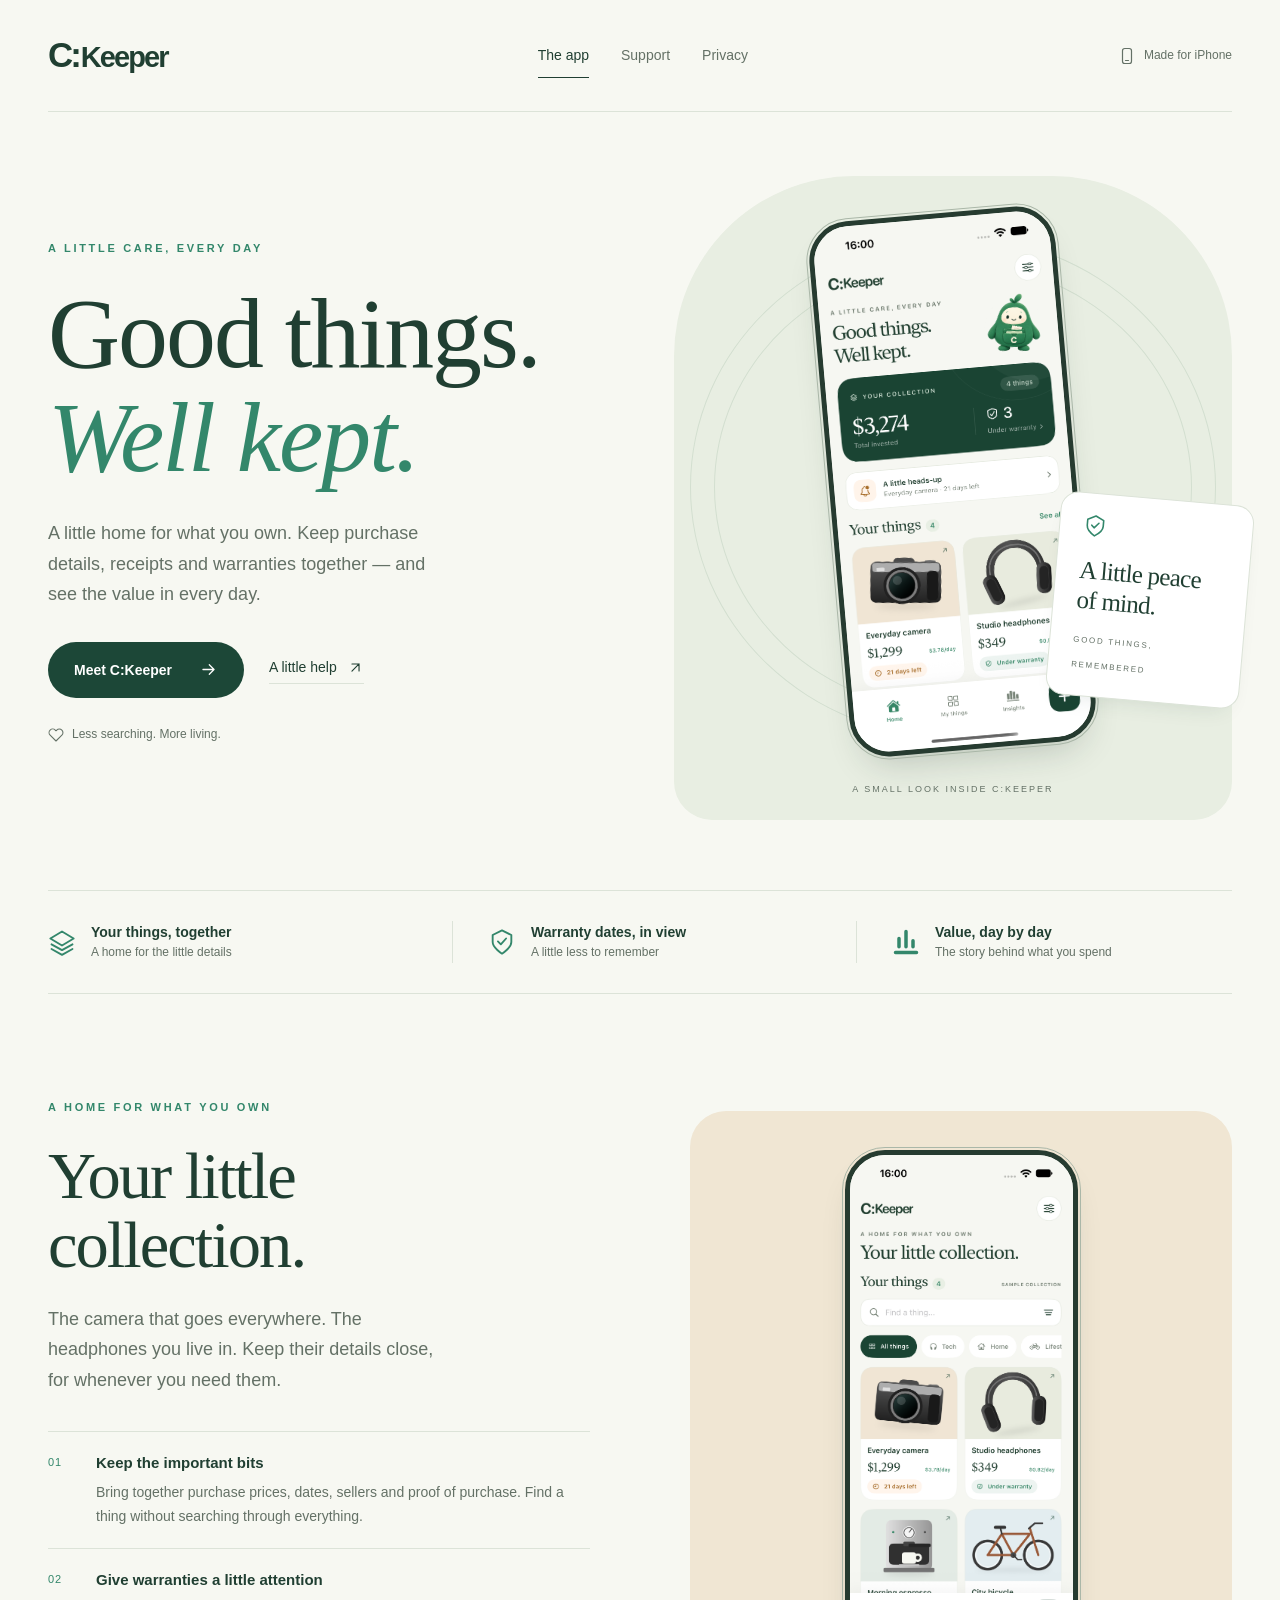
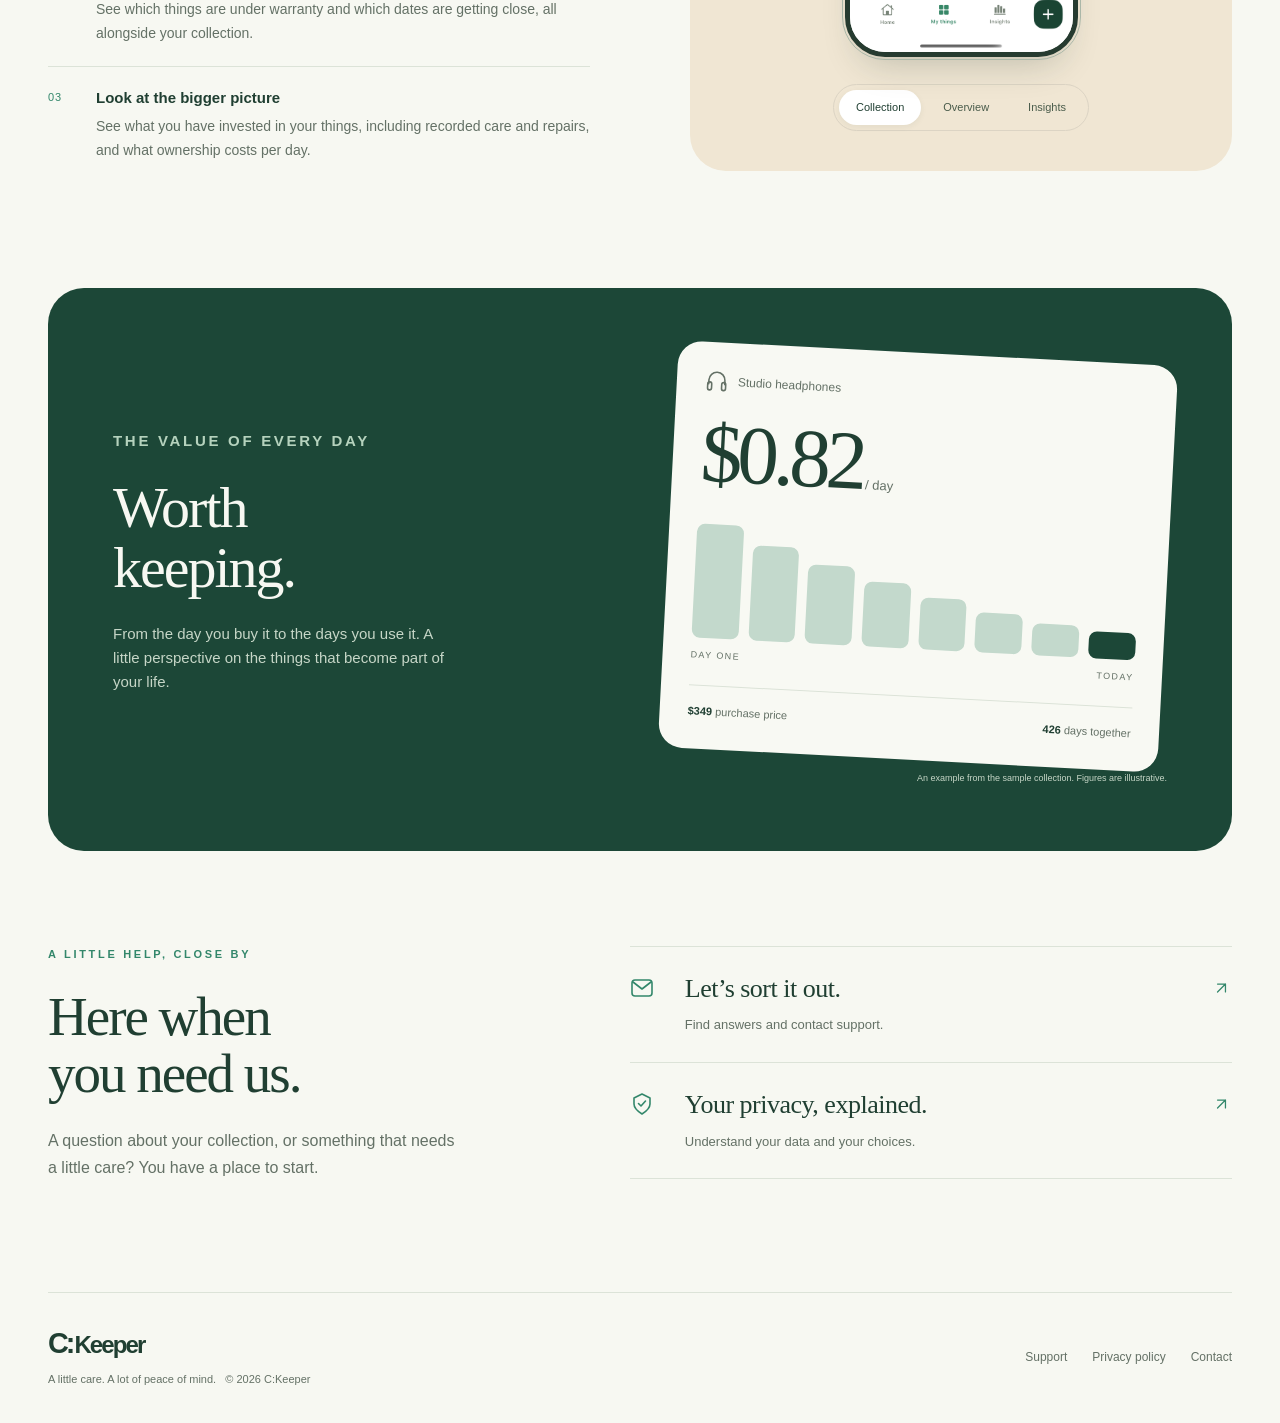
==== index.html @ 22e5347f "Publish C:Keeper website, support and privacy policy" ====
<!doctype html>
<html lang="en"><head><meta charset="utf-8"><meta name="viewport" content="width=device-width,initial-scale=1"><meta name="theme-color" content="#f7f8f2">
<title>C:Keeper — Good things. Well kept.</title><meta name="description" content="A little home for what you own. Keep purchase details, receipts and warranties together, and see the value in every day.">
<meta property="og:type" content="website"><meta property="og:title" content="C:Keeper — Good things. Well kept."><meta property="og:description" content="A little home for what you own. Keep purchase details, receipts and warranties together, and see the value in every day.">
<link rel="icon" href="favicon.svg" type="image/svg+xml"><link rel="stylesheet" href="style.css"><script src="site.js" defer></script>
</head><body><a href="#main" class="skip">Skip to content</a>
    <header class="header wrap"><a class="brand" href="./" aria-label="C:Keeper home"><span class="c">C:</span>Keeper</a>
      <nav class="nav" aria-label="Main navigation">
        <a href="./#the-app" aria-current="page">The app</a>
        <a href="support.html">Support</a>
        <a href="privacy.html">Privacy</a>
      </nav><span class="header-note"><svg viewBox="0 0 24 24" aria-hidden="true" class=""><rect x="6" y="2" width="12" height="20" rx="3"/><path d="M10 18h4"/></svg> Made for iPhone</span>
    </header><main id="main">
  <section class="hero wrap" aria-labelledby="hero-title">
    <div class="hero-copy"><p class="eyebrow">A little care, every day</p><h1 id="hero-title">Good things.<br><em>Well kept.</em></h1>
    <p class="lead">A little home for what you own. Keep purchase details, receipts and warranties together — and see the value in every day.</p>
    <div class="actions"><a class="button" href="#the-app">Meet C:Keeper <svg viewBox="0 0 24 24" aria-hidden="true" class=""><path d="M5 12h14m-6-6 6 6-6 6"/></svg></a><a class="text-link" href="support.html">A little help <svg viewBox="0 0 24 24" aria-hidden="true" class=""><path d="M7 17 17 7M7 7h10v10"/></svg></a></div>
    <p class="hero-foot"><svg viewBox="0 0 24 24" aria-hidden="true" class=""><path d="M20.8 4.6a5.4 5.4 0 0 0-7.7 0L12 5.7l-1.1-1.1a5.4 5.4 0 0 0-7.7 7.7L12 21l8.8-8.7a5.4 5.4 0 0 0 0-7.7Z"/></svg> Less searching. More living.</p></div>
    <div class="showcase"><div class="phone"><img src="app-home.png" width="1206" height="2622" alt="C:Keeper home screen with a collection overview, warranty status and everyday items." fetchpriority="high"></div>
    <div class="floating-note"><svg viewBox="0 0 24 24" aria-hidden="true" class=""><path d="m12 2 8 4v6c0 5-8 10-8 10S4 17 4 12V6l8-4Z"/><path d="m8.5 11.5 2.5 2.5 4.5-5"/></svg><p>A little peace<br>of mind.</p><small>Good things, remembered</small></div><span class="scene-caption">A small look inside C:Keeper</span></div>
  </section>
  <div class="benefits wrap" aria-label="C:Keeper features">
    <div class="benefit"><svg viewBox="0 0 24 24" aria-hidden="true" class=""><path d="m12 3 10 6-10 6L2 9l10-6Zm-9 11 9 5 9-5M3 18l9 5 9-5"/></svg><div><strong>Your things, together</strong><span>A home for the little details</span></div></div>
    <div class="benefit"><svg viewBox="0 0 24 24" aria-hidden="true" class=""><path d="m12 2 8 4v6c0 5-8 10-8 10S4 17 4 12V6l8-4Z"/><path d="m8.5 11.5 2.5 2.5 4.5-5"/></svg><div><strong>Warranty dates, in view</strong><span>A little less to remember</span></div></div>
    <div class="benefit"><svg viewBox="0 0 24 24" aria-hidden="true" class=""><path d="M3 21h18M6 16V9m6 7V3m6 13v-5" stroke-width="3"/></svg><div><strong>Value, day by day</strong><span>The story behind what you spend</span></div></div>
  </div>
  <section class="app-section wrap" id="the-app" aria-labelledby="app-title">
    <div><p class="eyebrow">A home for what you own</p><h2 id="app-title">Your little<br>collection.</h2><p class="lead">The camera that goes everywhere. The headphones you live in. Keep their details close, for whenever you need them.</p>
    <div class="feature-list">
      <div class="feature-row"><span class="feature-number">01</span><div><h3>Keep the important bits</h3><p>Bring together purchase prices, dates, sellers and proof of purchase. Find a thing without searching through everything.</p></div></div>
      <div class="feature-row"><span class="feature-number">02</span><div><h3>Give warranties a little attention</h3><p>See which things are under warranty and which dates are getting close, all alongside your collection.</p></div></div>
      <div class="feature-row"><span class="feature-number">03</span><div><h3>Look at the bigger picture</h3><p>See what you have invested in your things, including recorded care and repairs, and what ownership costs per day.</p></div></div>
    </div></div>
    <div class="gallery"><div class="phone" id="screen-panel" role="tabpanel" aria-labelledby="screen-collection" tabindex="0"><img data-screen src="app-collection.png" width="1206" height="2622" alt="My things: a sample collection of a camera, headphones, coffee machine and bicycle, grouped by category." loading="lazy"></div>
      <div class="screen-controls" role="tablist" aria-label="Explore app screens">
        <button type="button" id="screen-collection" data-screen-tab data-src="app-collection.png" data-alt="My things: a sample collection of a camera, headphones, coffee machine and bicycle, grouped by category." role="tab" aria-selected="true" aria-controls="screen-panel">Collection</button>
        <button type="button" id="screen-home" data-screen-tab data-src="app-home.png" data-alt="C:Keeper home: collection totals, warranty status and a heads-up for an upcoming warranty date." role="tab" aria-selected="false" aria-controls="screen-panel" tabindex="-1">Overview</button>
        <button type="button" id="screen-insights" data-screen-tab data-src="app-insights.png" data-alt="Insights: total invested in a sample collection and the daily cost of owning each item." role="tab" aria-selected="false" aria-controls="screen-panel" tabindex="-1">Insights</button>
      </div>
    </div>
  </section>
  <section class="insight wrap" aria-labelledby="value-title">
    <div><p class="eyebrow">The value of every day</p><h2 id="value-title">Worth<br>keeping.</h2><p>From the day you buy it to the days you use it. A little perspective on the things that become part of your life.</p></div>
    <div><div class="value-demo"><div class="item-label"><svg viewBox="0 0 24 24" aria-hidden="true" class=""><path d="M4 14v-4a8 8 0 0 1 16 0v4"/><rect x="3" y="12" width="4" height="8" rx="2"/><rect x="17" y="12" width="4" height="8" rx="2"/></svg> Studio headphones</div><div class="value-number">$0.82<span> / day</span></div>
    <div class="bars" aria-hidden="true"><i style="height:100%"></i><i style="height:83%"></i><i style="height:69%"></i><i style="height:57%"></i><i style="height:45%"></i><i style="height:35%"></i><i style="height:28%"></i><i style="height:23%"></i></div><div class="bar-labels"><span>Day one</span><span>Today</span></div>
    <div class="calculation"><span><strong>$349</strong> purchase price</span><span><strong>426</strong> days together</span></div></div><small class="example">An example from the sample collection. Figures are illustrative.</small></div>
  </section>
  <section class="care-section wrap" aria-labelledby="care-title"><div><p class="eyebrow">A little help, close by</p><h2 id="care-title">Here when<br>you need us.</h2><p class="lead">A question about your collection, or something that needs a little care? You have a place to start.</p></div>
    <div class="care-links"><a href="support.html" class="care-link"><svg viewBox="0 0 24 24" aria-hidden="true" class=""><rect x="2" y="4" width="20" height="16" rx="3"/><path d="m3 6 9 7 9-7"/></svg><div><strong>Let’s sort it out.</strong><span>Find answers and contact support.</span></div><svg viewBox="0 0 24 24" aria-hidden="true" class="arrow"><path d="M7 17 17 7M7 7h10v10"/></svg></a>
    <a href="privacy.html" class="care-link"><svg viewBox="0 0 24 24" aria-hidden="true" class=""><path d="m12 2 8 4v6c0 5-8 10-8 10S4 17 4 12V6l8-4Z"/><path d="m8.5 11.5 2.5 2.5 4.5-5"/></svg><div><strong>Your privacy, explained.</strong><span>Understand your data and your choices.</span></div><svg viewBox="0 0 24 24" aria-hidden="true" class="arrow"><path d="M7 17 17 7M7 7h10v10"/></svg></a></div>
  </section>
</main><footer class="footer wrap"><div><a class="brand" href="./" aria-label="C:Keeper home"><span class="c">C:</span>Keeper</a><p class="footer-copy">A little care. A lot of peace of mind. &nbsp; © 2026 C:Keeper</p></div>
    <nav class="footer-links" aria-label="Footer navigation"><a href="support.html">Support</a><a href="privacy.html">Privacy policy</a><a href="mailto:vidkifgr@gmail.com">Contact</a></nav></footer></body></html>
---- style.css ----
@charset "UTF-8";
:root{--paper:#f7f8f2;--white:#fff;--ink:#203f32;--green:#33876b;--dark:#1c4737;--muted:#647166;--line:#dce3d8;--sage:#e8eee2;--sand:#f0e6d3;--serif:Georgia,'Times New Roman',serif;--sans:-apple-system,BlinkMacSystemFont,'Segoe UI',sans-serif}
*{box-sizing:border-box}html{scroll-behavior:smooth;scroll-padding-top:32px}body{margin:0;background:var(--paper);color:var(--ink);font-family:var(--sans);font-size:16px;line-height:1.6;-webkit-font-smoothing:antialiased}a{color:inherit}button{font:inherit}button,a,summary{-webkit-tap-highlight-color:transparent}img{display:block;max-width:100%}svg{width:24px;height:24px;fill:none;stroke:currentColor;stroke-width:1.6;stroke-linecap:round;stroke-linejoin:round;flex-shrink:0}a:focus-visible,button:focus-visible,summary:focus-visible{outline:3px solid var(--green);outline-offset:6px;border-radius:5px}::selection{background:#cfe2d1;color:var(--ink)}.wrap{width:min(1200px,calc(100% - 96px));margin-inline:auto}.skip{position:fixed;z-index:20;left:20px;top:-90px;background:var(--dark);color:white;padding:12px 20px;border-radius:8px}.skip:focus{top:12px}.header{min-height:112px;display:flex;align-items:center;justify-content:space-between;gap:32px;border-bottom:1px solid var(--line)}.brand{text-decoration:none;font-weight:730;font-size:29px;letter-spacing:-1.9px;line-height:1.1;white-space:nowrap}.brand .c{font-size:1.2em;letter-spacing:-3px;margin-right:2px}.nav{display:flex;gap:32px;align-items:center;font-size:14px}.nav a{text-decoration:none;color:var(--muted);padding-block:10px}.nav a:hover,.nav a[aria-current=page]{color:var(--ink)}.nav a[aria-current=page]{box-shadow:0 1px 0 currentColor}.header-note{font-size:12px;display:flex;align-items:center;gap:8px;color:var(--muted)}.header-note svg{height:18px;width:18px}.eyebrow{font-size:11px;font-weight:650;text-transform:uppercase;letter-spacing:2.7px;line-height:1.6;margin:0 0 25px;color:var(--green)}h1,h2,h3,p{margin-top:0}h1,h2,h3{font-weight:400;font-family:var(--serif);line-height:1.04;letter-spacing:-2px}h1{font-size:clamp(64px,7.8vw,108px)}h2{font-size:clamp(42px,5.2vw,68px)}h3{font-size:30px;letter-spacing:-.7px}.lead{font-size:18px;color:var(--muted);line-height:1.7;max-width:410px}.button{display:inline-flex;align-items:center;justify-content:center;gap:27px;padding:16px 25px;min-height:56px;border-radius:100px;background:var(--dark);color:var(--white);text-decoration:none;font-size:14px;font-weight:550;border:1px solid transparent;cursor:pointer;transition:background .2s,transform .2s}.button:hover{background:#2d604c;transform:translateY(-2px)}.button svg{width:19px;height:19px}.text-link{display:inline-flex;align-items:center;gap:10px;font-size:14px;text-decoration:none;border-bottom:1px solid var(--line);padding-bottom:4px}.text-link:hover{border-color:var(--ink)}.text-link svg{width:17px;height:17px}.hero{display:grid;grid-template-columns:1.04fr 1fr;align-items:center;gap:45px;padding-block:64px 70px}.hero-copy{padding-block:25px}.hero h1{margin-bottom:28px}.hero h1 em{font-weight:400;color:var(--green);font-style:italic}.hero .lead{margin-bottom:32px}.actions{display:flex;align-items:center;flex-wrap:wrap;gap:25px}.hero-foot{margin-top:27px;font-size:12px;color:var(--muted);display:flex;align-items:center;gap:8px}.hero-foot svg{width:16px;height:16px}.showcase{min-height:638px;background:var(--sage);border-radius:180px 180px 38px 38px;position:relative;display:flex;align-items:center;justify-content:center;padding:37px 36px 70px;isolation:isolate}.showcase:before,.showcase:after{content:'';border:1px solid #d3dfd0;border-radius:50%;position:absolute;inset:60px 16px 82px;z-index:-1}.showcase:after{inset:86px 40px 108px}.phone{width:253px;aspect-ratio:1206/2622;position:relative;border:5px solid #263b30;outline:1px solid #aab7a8;outline-offset:2px;overflow:hidden;border-radius:40px;background:var(--paper);box-shadow:0 20px 36px -15px #1830253b}.phone img{width:100%;height:100%;object-fit:cover}.hero .phone{width:247px;transform:rotate(-5deg)}.floating-note{position:absolute;right:-15px;bottom:118px;max-width:194px;padding:20px 23px;background:var(--white);border:1px solid var(--line);border-radius:18px;transform:rotate(5deg);box-shadow:0 12px 25px -15px #1c473729}.floating-note svg{color:var(--green);margin-bottom:10px}.floating-note p{font-family:var(--serif);font-size:25px;line-height:1.2;letter-spacing:-.7px;margin-bottom:9px}.floating-note small{font-size:8px;letter-spacing:1.7px;color:var(--muted);text-transform:uppercase}.scene-caption{position:absolute;bottom:24px;left:0;right:0;text-align:center;font-size:9px;letter-spacing:2px;text-transform:uppercase;color:var(--muted)}.benefits{display:grid;grid-template-columns:repeat(3,1fr);border-block:1px solid var(--line);padding-block:30px;gap:28px}.benefit{display:flex;align-items:center;gap:15px}.benefit+.benefit{border-left:1px solid var(--line);padding-left:35px}.benefit svg{width:28px;height:28px;color:var(--green)}.benefit strong{font-size:14px;font-weight:550;display:block}.benefit span{font-size:12px;color:var(--muted);display:block}.app-section{padding-block:105px;display:grid;grid-template-columns:1fr 1fr;gap:100px;align-items:center}.app-section h2{max-width:460px;margin-bottom:24px}.feature-list{margin-top:36px}.feature-row{display:grid;grid-template-columns:34px 1fr;gap:14px;padding-block:20px;border-top:1px solid var(--line)}.feature-number{font-size:11px;color:var(--green);padding-top:2px;letter-spacing:1px}.feature-row h3{font-family:var(--sans);font-size:15px;font-weight:600;letter-spacing:0;line-height:1.5;margin-bottom:6px}.feature-row p{font-size:14px;line-height:1.7;color:var(--muted);margin:0}.gallery{background:var(--sand);border-radius:36px;min-height:660px;display:flex;flex-direction:column;align-items:center;justify-content:center;gap:27px;padding:30px 16px}.gallery .phone{width:233px}.screen-controls{display:none;gap:5px;padding:5px;border:1px solid #dcd4c4;border-radius:100px;flex-wrap:wrap;justify-content:center}.js .screen-controls{display:flex}.screen-controls button{background:none;border:0;border-radius:100px;color:#4a5c4b;font-size:11px;padding:9px 17px;cursor:pointer}.screen-controls button[aria-selected=true]{background:var(--white);color:var(--ink);box-shadow:0 2px 6px #203f3210}.insight{background:var(--dark);color:var(--paper);padding:65px;border-radius:36px;display:grid;grid-template-columns:1fr 1fr;gap:55px;align-items:center;position:relative;overflow:hidden}.insight .eyebrow{color:#b5d2bd}.insight h2{font-size:58px;margin-bottom:24px}.insight p{color:#c6d6c7;font-size:15px;max-width:350px}.value-demo{border-radius:24px;background:#f8f9f3;color:var(--ink);padding:28px;transform:rotate(3deg)}.item-label{display:flex;align-items:center;gap:9px;font-size:12px;color:var(--muted)}.value-number{font-family:var(--serif);font-size:83px;line-height:1.2;letter-spacing:-5px;padding-top:10px}.value-number span{font-family:var(--sans);font-size:13px;letter-spacing:0;color:var(--muted)}.bars{height:114px;display:flex;align-items:flex-end;gap:10px;margin-block:20px 10px}.bars i{display:block;flex:1;background:#c3d9cc;border-radius:8px;min-height:20px}.bars i:last-child{background:var(--dark)}.bar-labels{display:flex;justify-content:space-between;font-size:9px;letter-spacing:1.4px;text-transform:uppercase;color:var(--muted)}.calculation{display:flex;justify-content:space-between;gap:15px;border-top:1px solid var(--line);margin-top:23px;padding-top:17px;font-size:11px;color:var(--muted)}.calculation strong{color:var(--ink);font-weight:600}.example{display:block;text-align:right;margin-top:12px;font-size:9px;color:#c6d6c7}.care-section{padding-block:95px;display:grid;grid-template-columns:.8fr 1fr;gap:100px;align-items:start}.care-section h2{font-size:55px;margin-bottom:24px}.care-section .lead{font-size:16px}.care-links{border-top:1px solid var(--line)}.care-link{display:grid;grid-template-columns:35px 1fr 20px;gap:20px;padding:25px 0;border-bottom:1px solid var(--line);text-decoration:none}.care-link>svg{color:var(--green);margin-top:4px}.care-link strong{font-family:var(--serif);font-size:26px;display:block;letter-spacing:-.5px;font-weight:400;line-height:1.3;margin-bottom:6px}.care-link span{font-size:13px;color:var(--muted)}.care-link:hover strong{text-decoration:underline;text-underline-offset:5px}.care-link .arrow{width:19px}.footer{border-top:1px solid var(--line);padding-block:35px;display:flex;justify-content:space-between;gap:25px;align-items:center}.footer .brand{font-size:24px}.footer-copy{font-size:11px;color:var(--muted);margin:10px 0 0}.footer-links{display:flex;flex-wrap:wrap;gap:25px;font-size:12px;color:var(--muted)}.footer-links a{text-decoration:none}.footer-links a:hover{text-decoration:underline}.page-intro{padding-block:76px 55px;max-width:750px}.page-intro h1{font-size:clamp(58px,7vw,86px);margin-bottom:23px}.page-intro .lead{max-width:600px;font-size:18px}.support-grid{display:grid;grid-template-columns:1fr 1.5fr;gap:85px;padding-bottom:90px;align-items:start}.contact-card{background:var(--sage);border-radius:28px;padding:33px;position:sticky;top:30px}.contact-card h2{font-size:38px;margin:20px 0}.contact-card p{font-size:14px;color:var(--muted)}.contact-card .email{display:inline-block;font-size:17px;font-weight:550;text-underline-offset:6px;word-break:break-word;margin-bottom:15px}.contact-card .button{width:100%;margin-top:10px}.contact-card small{font-size:11px;color:var(--muted);display:block;margin-top:18px}.faq h2{font-size:38px;margin-bottom:26px}.faq details{border-top:1px solid var(--line);padding:19px 0}.faq details:last-child{border-bottom:1px solid var(--line)}.faq summary{font-size:15px;font-weight:550;cursor:pointer;list-style:none;display:flex;justify-content:space-between;gap:20px;align-items:center}.faq summary::-webkit-details-marker{display:none}.faq summary:after{content:'+';font-size:22px;font-weight:400;color:var(--green)}.faq details[open] summary:after{content:'−'}.faq details p{font-size:14px;color:var(--muted);margin:14px 28px 0 0}.faq a{text-underline-offset:3px}.small-label{font-size:11px;text-transform:uppercase;letter-spacing:1.8px;color:var(--muted);font-weight:600}.privacy-layout{display:grid;grid-template-columns:210px 1fr;gap:85px;padding-bottom:90px;align-items:start}.toc{position:sticky;top:25px;border-top:1px solid var(--line);padding-top:20px}.toc a{display:block;font-size:12px;text-decoration:none;color:var(--muted);padding:6px 0}.toc a:hover{color:var(--ink)}.policy{max-width:740px}.policy h2{font-size:33px;letter-spacing:-.6px;line-height:1.2;margin:38px 0 17px;scroll-margin-top:30px}.policy h2:first-of-type{margin-top:0}.policy p,.policy li{font-size:15px;line-height:1.85;color:#526355}.policy li{margin-bottom:7px}.policy ul{padding-left:21px}.policy a{text-underline-offset:4px}.policy-summary{background:var(--sage);padding:27px 30px;border-radius:22px;margin-bottom:35px}.policy-summary p{margin:0;font-size:16px;color:var(--ink)}.policy-summary strong{display:block;margin-bottom:7px}.draft-note{background:#fff0cf;border:1px solid #ead9ac;color:#675324;padding:18px 22px;border-radius:16px;font-size:13px;margin-bottom:28px}.draft-note strong{display:block}.updated{font-size:12px;color:var(--muted)}.error-page{padding-block:100px;min-height:65vh;max-width:700px}.error-page h1{font-size:75px}.error-page p{max-width:460px}.error-page .actions{margin-top:30px}
@media(min-width:1450px){.hero{gap:65px;padding-block:70px 75px}.showcase{min-height:680px}.hero .phone{width:263px}}
@media(max-width:1050px){.wrap{width:calc(100% - 64px)}.header-note{display:none}.hero{gap:30px}.hero h1{font-size:76px}.showcase{min-height:580px}.hero .phone{width:219px}.floating-note{right:-7px;bottom:100px;padding:17px;max-width:162px}.floating-note p{font-size:22px}.app-section{gap:50px}.benefit+.benefit{padding-left:20px}.benefit{gap:10px}.benefit strong{font-size:12px}.benefit span{font-size:10px}.insight{padding:45px;gap:35px}.insight h2{font-size:48px}.value-number{font-size:70px}.care-section{gap:55px}.support-grid{gap:45px}.privacy-layout{gap:45px}}
@media(max-width:760px){.wrap{width:calc(100% - 40px)}.header{min-height:90px;gap:18px}.brand{font-size:25px}.nav{gap:20px;font-size:12px}.hero{grid-template-columns:1fr;gap:30px;padding-top:40px;padding-bottom:40px}.hero-copy{padding:0}.hero h1{font-size:clamp(66px,12vw,88px);margin-bottom:23px}.hero .lead{max-width:430px;font-size:16px}.eyebrow{font-size:10px;margin-bottom:20px}.hero-foot{margin-top:21px}.showcase{min-height:605px;max-width:480px;width:100%;margin:auto;padding-bottom:65px;border-radius:150px 150px 30px 30px}.hero .phone{width:238px}.floating-note{right:5px;bottom:95px}.benefits{gap:0;padding-block:21px}.benefit{flex-direction:column;align-items:flex-start;gap:8px;padding-right:8px}.benefit+.benefit{padding-left:13px}.benefit svg{width:22px;height:22px}.benefit strong{font-size:11px;line-height:1.4}.benefit span{display:none}.app-section{grid-template-columns:1fr;gap:38px;padding-block:65px}.app-section h2{font-size:50px;max-width:390px}.app-section .lead{font-size:16px}.gallery{min-height:640px;grid-row:2}.gallery .phone{width:226px}.feature-list{margin-top:25px}.feature-row{padding-block:17px}.insight{grid-template-columns:1fr;padding:35px 26px;gap:24px;border-radius:28px}.insight h2{font-size:49px;max-width:370px}.insight p{margin-bottom:5px}.value-demo{transform:rotate(2deg);padding:25px}.value-number{font-size:80px}.bars{height:95px}.care-section{grid-template-columns:1fr;gap:25px;padding-block:65px}.care-section h2{font-size:49px}.footer{align-items:flex-start;flex-direction:column;gap:25px;padding-block:29px}.footer-links{gap:23px}.page-intro{padding-top:45px;padding-bottom:30px}.page-intro h1{font-size:65px}.page-intro .lead{font-size:16px}.support-grid{grid-template-columns:1fr;gap:48px;padding-bottom:60px}.contact-card{position:static;padding:27px}.privacy-layout{grid-template-columns:1fr;gap:32px;padding-bottom:60px}.toc{position:static;display:flex;gap:6px 17px;flex-wrap:wrap;padding-top:15px}.toc .small-label{width:100%;margin-bottom:6px}.toc a{font-size:11px;padding:3px 0}.policy h2{font-size:31px}.policy p,.policy li{font-size:14px}.policy-summary{padding:23px}.error-page h1{font-size:58px}}
@media(max-width:390px){.wrap{width:calc(100% - 32px)}.header{flex-wrap:wrap;justify-content:center;padding-block:22px;gap:16px}.nav{width:100%;justify-content:center;gap:30px}.hero h1{font-size:64px}.showcase{min-height:570px}.hero .phone{width:220px}.floating-note{right:0;bottom:85px;max-width:150px}.actions{gap:21px}.button{padding-inline:21px}.scene-caption{font-size:8px}.benefit strong{font-size:10px}.screen-controls button{padding-inline:14px}.insight h2{font-size:43px}.value-number{font-size:72px}.calculation{font-size:9px}.contact-card .email{font-size:16px}}
@media(max-width:760px){.hero{grid-template-columns:minmax(0,1fr)}.hero-copy{min-width:0}.floating-note{right:14px}}
@media(max-width:390px){.hero h1{font-size:clamp(50px,16vw,61px)}}
@media(prefers-reduced-motion:reduce){html{scroll-behavior:auto}*,*:before,*:after{transition:none!important;animation:none!important}}
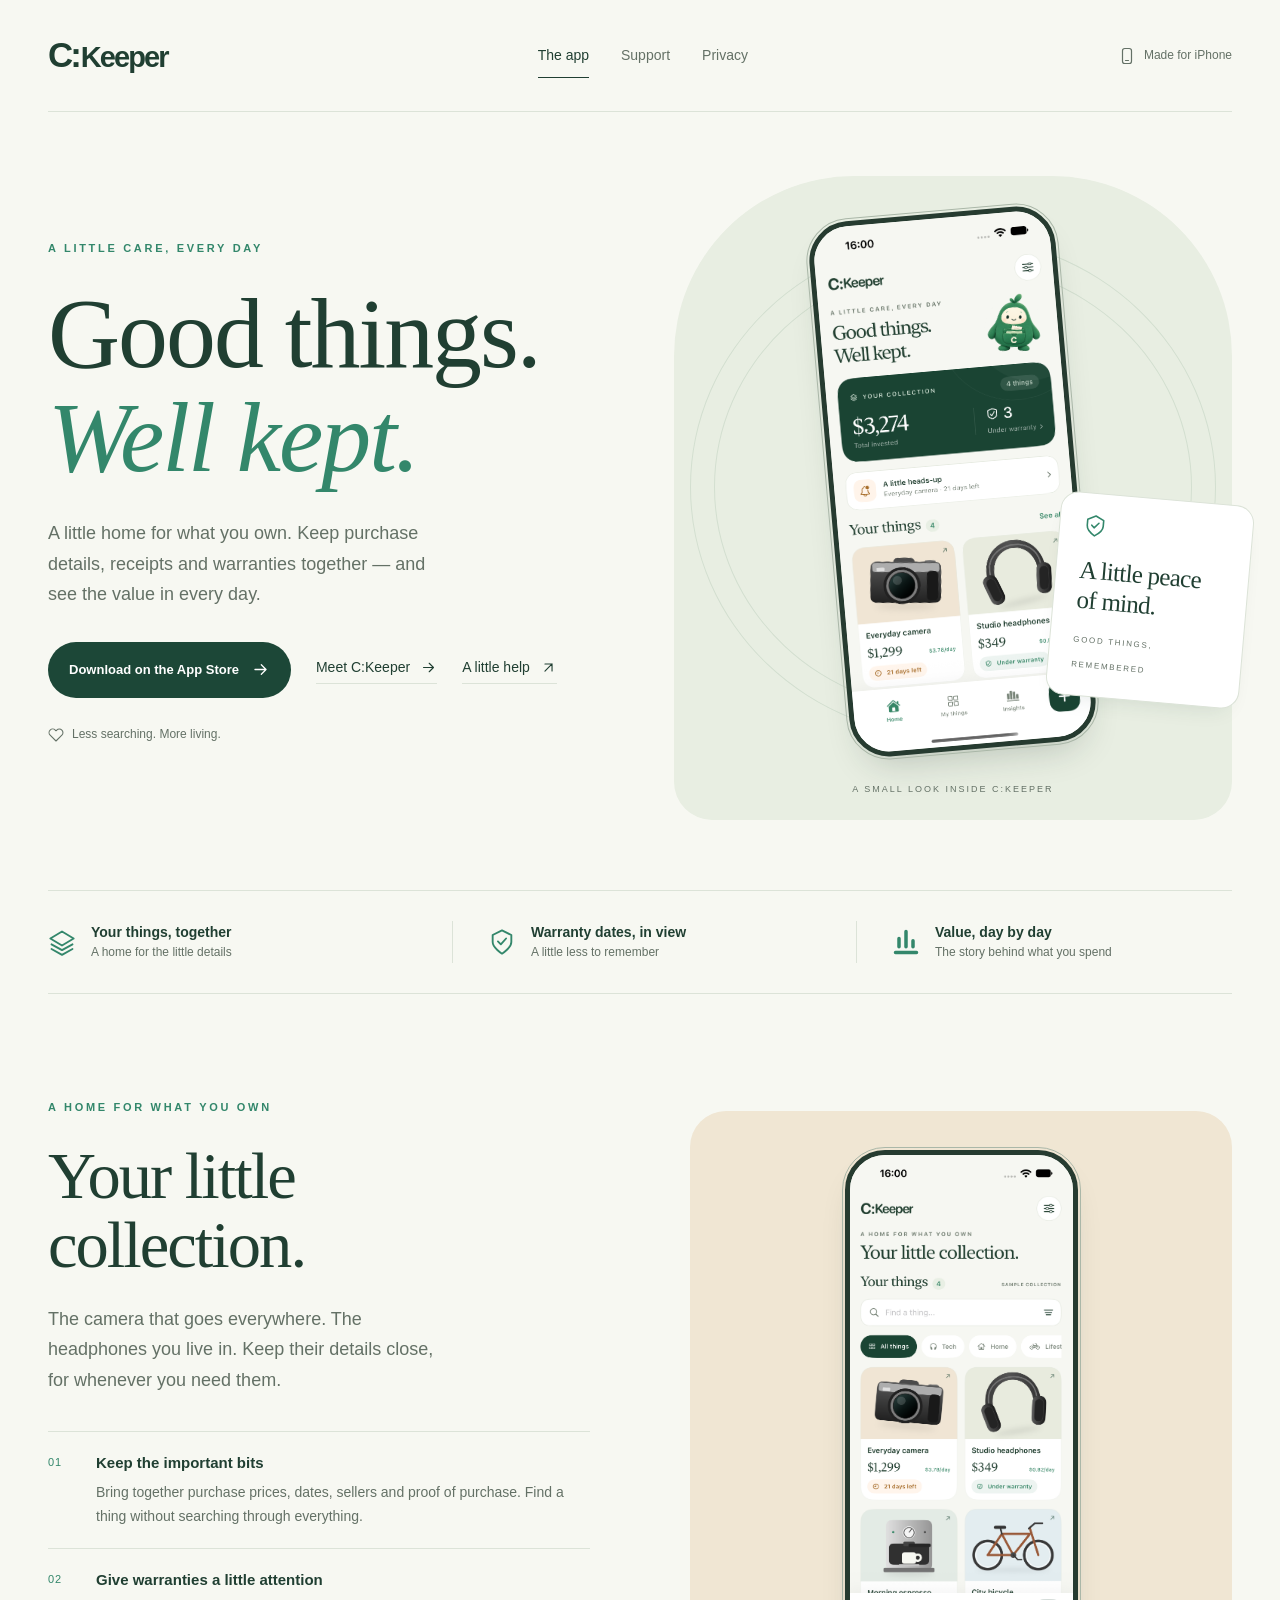
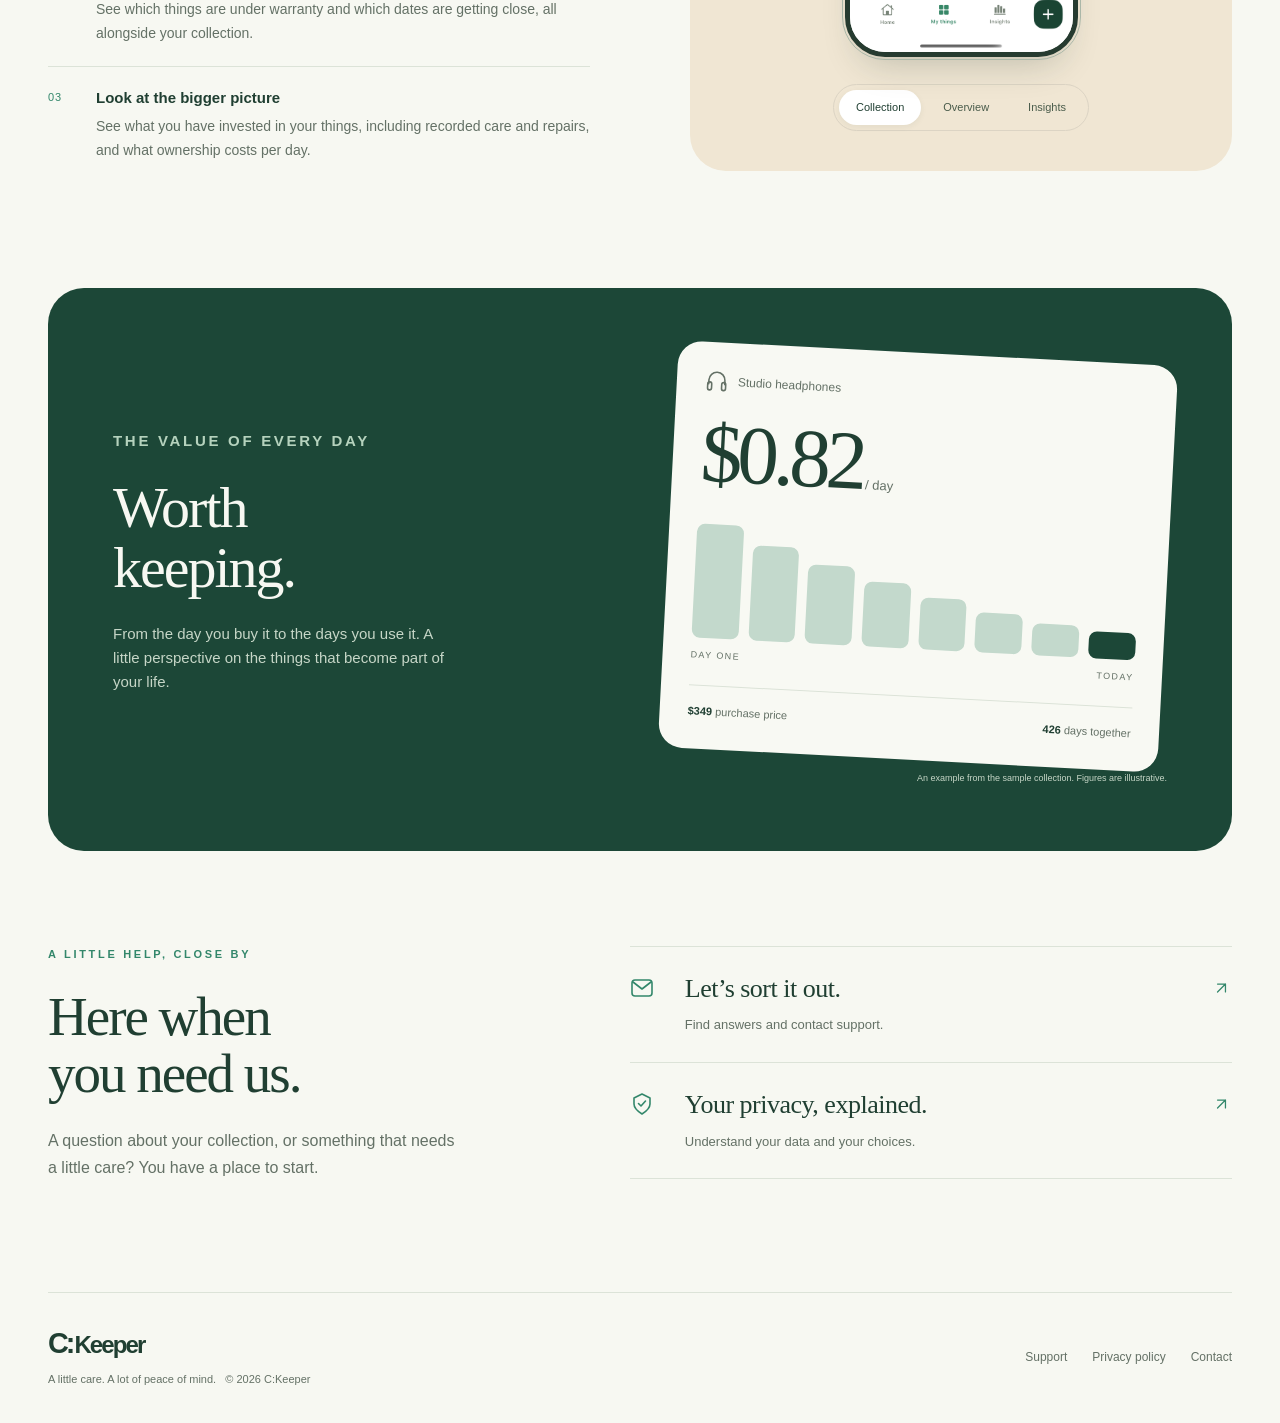
==== commit 9831be51: "Add App Store button with coming-soon dialog" ====
--- a/index.html
+++ b/index.html
@@ -2,7 +2,7 @@
 <html lang="en"><head><meta charset="utf-8"><meta name="viewport" content="width=device-width,initial-scale=1"><meta name="theme-color" content="#f7f8f2">
 <title>C:Keeper — Good things. Well kept.</title><meta name="description" content="A little home for what you own. Keep purchase details, receipts and warranties together, and see the value in every day.">
 <meta property="og:type" content="website"><meta property="og:title" content="C:Keeper — Good things. Well kept."><meta property="og:description" content="A little home for what you own. Keep purchase details, receipts and warranties together, and see the value in every day.">
-<link rel="icon" href="favicon.svg" type="image/svg+xml"><link rel="stylesheet" href="style.css"><script src="site.js" defer></script>
+<link rel="icon" href="favicon.svg" type="image/svg+xml"><link rel="stylesheet" href="style.css?v=20261030-app-store"><script src="site.js?v=20261030-app-store" defer></script>
 </head><body><a href="#main" class="skip">Skip to content</a>
     <header class="header wrap"><a class="brand" href="./" aria-label="C:Keeper home"><span class="c">C:</span>Keeper</a>
       <nav class="nav" aria-label="Main navigation">
@@ -14,7 +14,7 @@
   <section class="hero wrap" aria-labelledby="hero-title">
     <div class="hero-copy"><p class="eyebrow">A little care, every day</p><h1 id="hero-title">Good things.<br><em>Well kept.</em></h1>
     <p class="lead">A little home for what you own. Keep purchase details, receipts and warranties together — and see the value in every day.</p>
-    <div class="actions"><a class="button" href="#the-app">Meet C:Keeper <svg viewBox="0 0 24 24" aria-hidden="true" class=""><path d="M5 12h14m-6-6 6 6-6 6"/></svg></a><a class="text-link" href="support.html">A little help <svg viewBox="0 0 24 24" aria-hidden="true" class=""><path d="M7 17 17 7M7 7h10v10"/></svg></a></div>
+    <div class="actions"><button class="button app-store-button" type="button" data-app-store aria-haspopup="dialog" aria-controls="app-store-dialog">Download on the App Store <svg viewBox="0 0 24 24" aria-hidden="true" class=""><path d="M5 12h14m-6-6 6 6-6 6"/></svg></button><a class="text-link" href="#the-app">Meet C:Keeper <svg viewBox="0 0 24 24" aria-hidden="true" class=""><path d="M5 12h14m-6-6 6 6-6 6"/></svg></a><a class="text-link" href="support.html">A little help <svg viewBox="0 0 24 24" aria-hidden="true" class=""><path d="M7 17 17 7M7 7h10v10"/></svg></a></div>
     <p class="hero-foot"><svg viewBox="0 0 24 24" aria-hidden="true" class=""><path d="M20.8 4.6a5.4 5.4 0 0 0-7.7 0L12 5.7l-1.1-1.1a5.4 5.4 0 0 0-7.7 7.7L12 21l8.8-8.7a5.4 5.4 0 0 0 0-7.7Z"/></svg> Less searching. More living.</p></div>
     <div class="showcase"><div class="phone"><img src="app-home.png" width="1206" height="2622" alt="C:Keeper home screen with a collection overview, warranty status and everyday items." fetchpriority="high"></div>
     <div class="floating-note"><svg viewBox="0 0 24 24" aria-hidden="true" class=""><path d="m12 2 8 4v6c0 5-8 10-8 10S4 17 4 12V6l8-4Z"/><path d="m8.5 11.5 2.5 2.5 4.5-5"/></svg><p>A little peace<br>of mind.</p><small>Good things, remembered</small></div><span class="scene-caption">A small look inside C:Keeper</span></div>
@@ -49,5 +49,9 @@
     <div class="care-links"><a href="support.html" class="care-link"><svg viewBox="0 0 24 24" aria-hidden="true" class=""><rect x="2" y="4" width="20" height="16" rx="3"/><path d="m3 6 9 7 9-7"/></svg><div><strong>Let’s sort it out.</strong><span>Find answers and contact support.</span></div><svg viewBox="0 0 24 24" aria-hidden="true" class="arrow"><path d="M7 17 17 7M7 7h10v10"/></svg></a>
     <a href="privacy.html" class="care-link"><svg viewBox="0 0 24 24" aria-hidden="true" class=""><path d="m12 2 8 4v6c0 5-8 10-8 10S4 17 4 12V6l8-4Z"/><path d="m8.5 11.5 2.5 2.5 4.5-5"/></svg><div><strong>Your privacy, explained.</strong><span>Understand your data and your choices.</span></div><svg viewBox="0 0 24 24" aria-hidden="true" class="arrow"><path d="M7 17 17 7M7 7h10v10"/></svg></a></div>
   </section>
-</main><footer class="footer wrap"><div><a class="brand" href="./" aria-label="C:Keeper home"><span class="c">C:</span>Keeper</a><p class="footer-copy">A little care. A lot of peace of mind. &nbsp; © 2026 C:Keeper</p></div>
+</main><dialog class="app-store-dialog" id="app-store-dialog" aria-labelledby="app-store-title" aria-describedby="app-store-message">
+        <form method="dialog"><button class="dialog-close" aria-label="Close" value="close" type="submit">×</button>
+        <span class="dialog-icon"><svg viewBox="0 0 24 24" aria-hidden="true" class=""><rect x="6" y="2" width="12" height="20" rx="3"/><path d="M10 18h4"/></svg></span><p class="eyebrow">A little patience</p>
+        <h2 id="app-store-title">Coming soon.</h2><p id="app-store-message">C:Keeper will be available on the App Store soon. A little care is on its way.</p>
+        <button class="button dialog-confirm" type="submit" value="dismiss" autofocus>Got it <svg viewBox="0 0 24 24" aria-hidden="true" class=""><path d="M20.8 4.6a5.4 5.4 0 0 0-7.7 0L12 5.7l-1.1-1.1a5.4 5.4 0 0 0-7.7 7.7L12 21l8.8-8.7a5.4 5.4 0 0 0 0-7.7Z"/></svg></button></form></dialog><footer class="footer wrap"><div><a class="brand" href="./" aria-label="C:Keeper home"><span class="c">C:</span>Keeper</a><p class="footer-copy">A little care. A lot of peace of mind. &nbsp; © 2026 C:Keeper</p></div>
     <nav class="footer-links" aria-label="Footer navigation"><a href="support.html">Support</a><a href="privacy.html">Privacy policy</a><a href="mailto:vidkifgr@gmail.com">Contact</a></nav></footer></body></html>
--- a/style.css
+++ b/style.css
@@ -7,4 +7,5 @@
 @media(max-width:390px){.wrap{width:calc(100% - 32px)}.header{flex-wrap:wrap;justify-content:center;padding-block:22px;gap:16px}.nav{width:100%;justify-content:center;gap:30px}.hero h1{font-size:64px}.showcase{min-height:570px}.hero .phone{width:220px}.floating-note{right:0;bottom:85px;max-width:150px}.actions{gap:21px}.button{padding-inline:21px}.scene-caption{font-size:8px}.benefit strong{font-size:10px}.screen-controls button{padding-inline:14px}.insight h2{font-size:43px}.value-number{font-size:72px}.calculation{font-size:9px}.contact-card .email{font-size:16px}}
 @media(max-width:760px){.hero{grid-template-columns:minmax(0,1fr)}.hero-copy{min-width:0}.floating-note{right:14px}}
 @media(max-width:390px){.hero h1{font-size:clamp(50px,16vw,61px)}}
+.app-store-button{gap:12px;padding-inline:20px;max-width:100%;font-size:13px}.app-store-dialog{width:min(390px,calc(100% - 40px));max-height:calc(100dvh - 40px);border:1px solid var(--line);border-radius:28px;padding:35px;background:var(--paper);color:var(--ink);box-shadow:0 24px 80px #102c3433;overflow:auto}.app-store-dialog::backdrop{background:#142d2466;backdrop-filter:blur(3px)}.app-store-dialog form{margin:0}.dialog-close{position:absolute;top:12px;right:14px;border:0;background:transparent;color:var(--muted);font-size:28px;line-height:1;width:40px;height:40px;cursor:pointer;border-radius:50%}.dialog-close:hover{background:var(--sage);color:var(--ink)}.dialog-icon{display:flex;align-items:center;justify-content:center;width:52px;height:52px;border-radius:17px;background:var(--sage);color:var(--green);margin-bottom:23px}.dialog-icon svg{width:25px;height:25px}.app-store-dialog .eyebrow{font-size:9px;letter-spacing:2px;margin-bottom:13px}.app-store-dialog h2{font-size:43px;letter-spacing:-1.5px;margin-bottom:17px}.app-store-dialog p:not(.eyebrow){font-size:14px;line-height:1.8;color:var(--muted);margin-bottom:26px}.dialog-confirm{width:100%;min-height:49px;padding-block:12px;justify-content:space-between}.dialog-confirm svg{width:16px;height:16px}body:has(.app-store-dialog[open]){overflow:hidden}@media(max-width:390px){.app-store-dialog{padding:28px}.app-store-dialog h2{font-size:38px}}
 @media(prefers-reduced-motion:reduce){html{scroll-behavior:auto}*,*:before,*:after{transition:none!important;animation:none!important}}
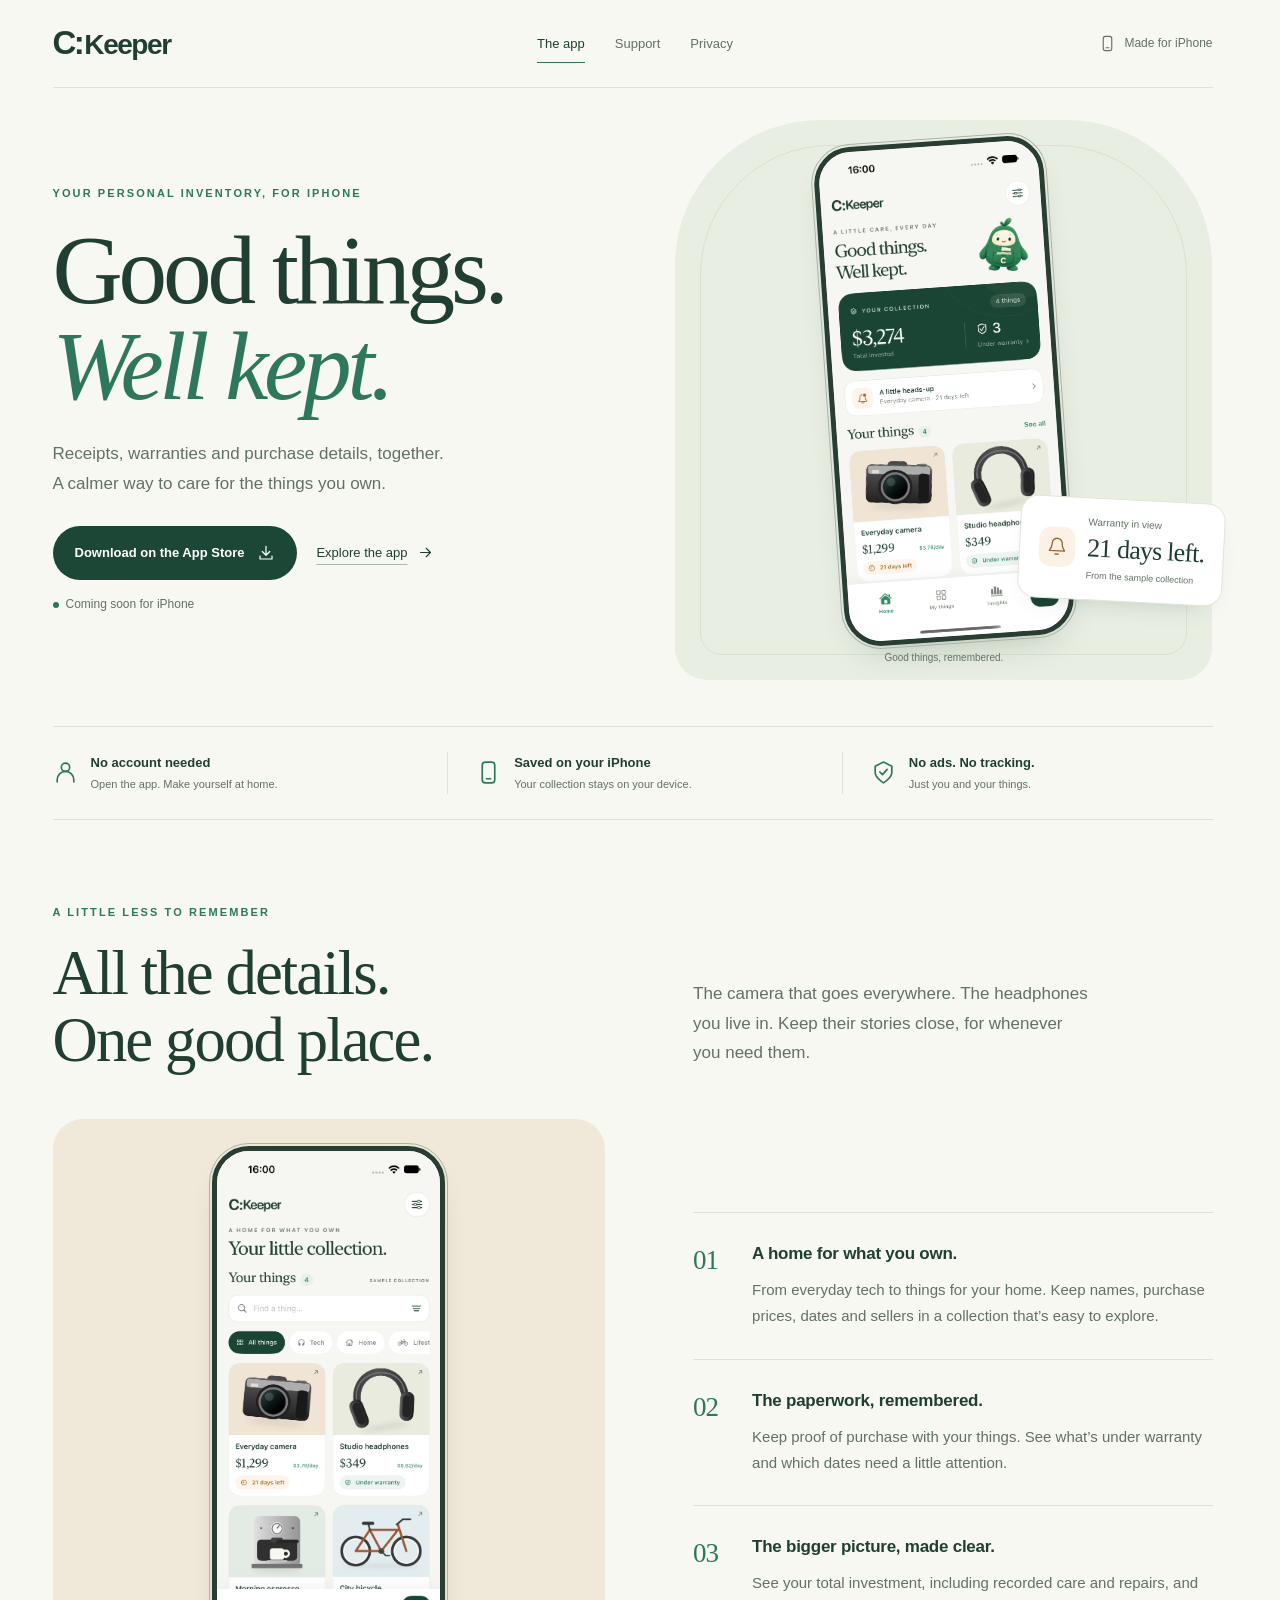
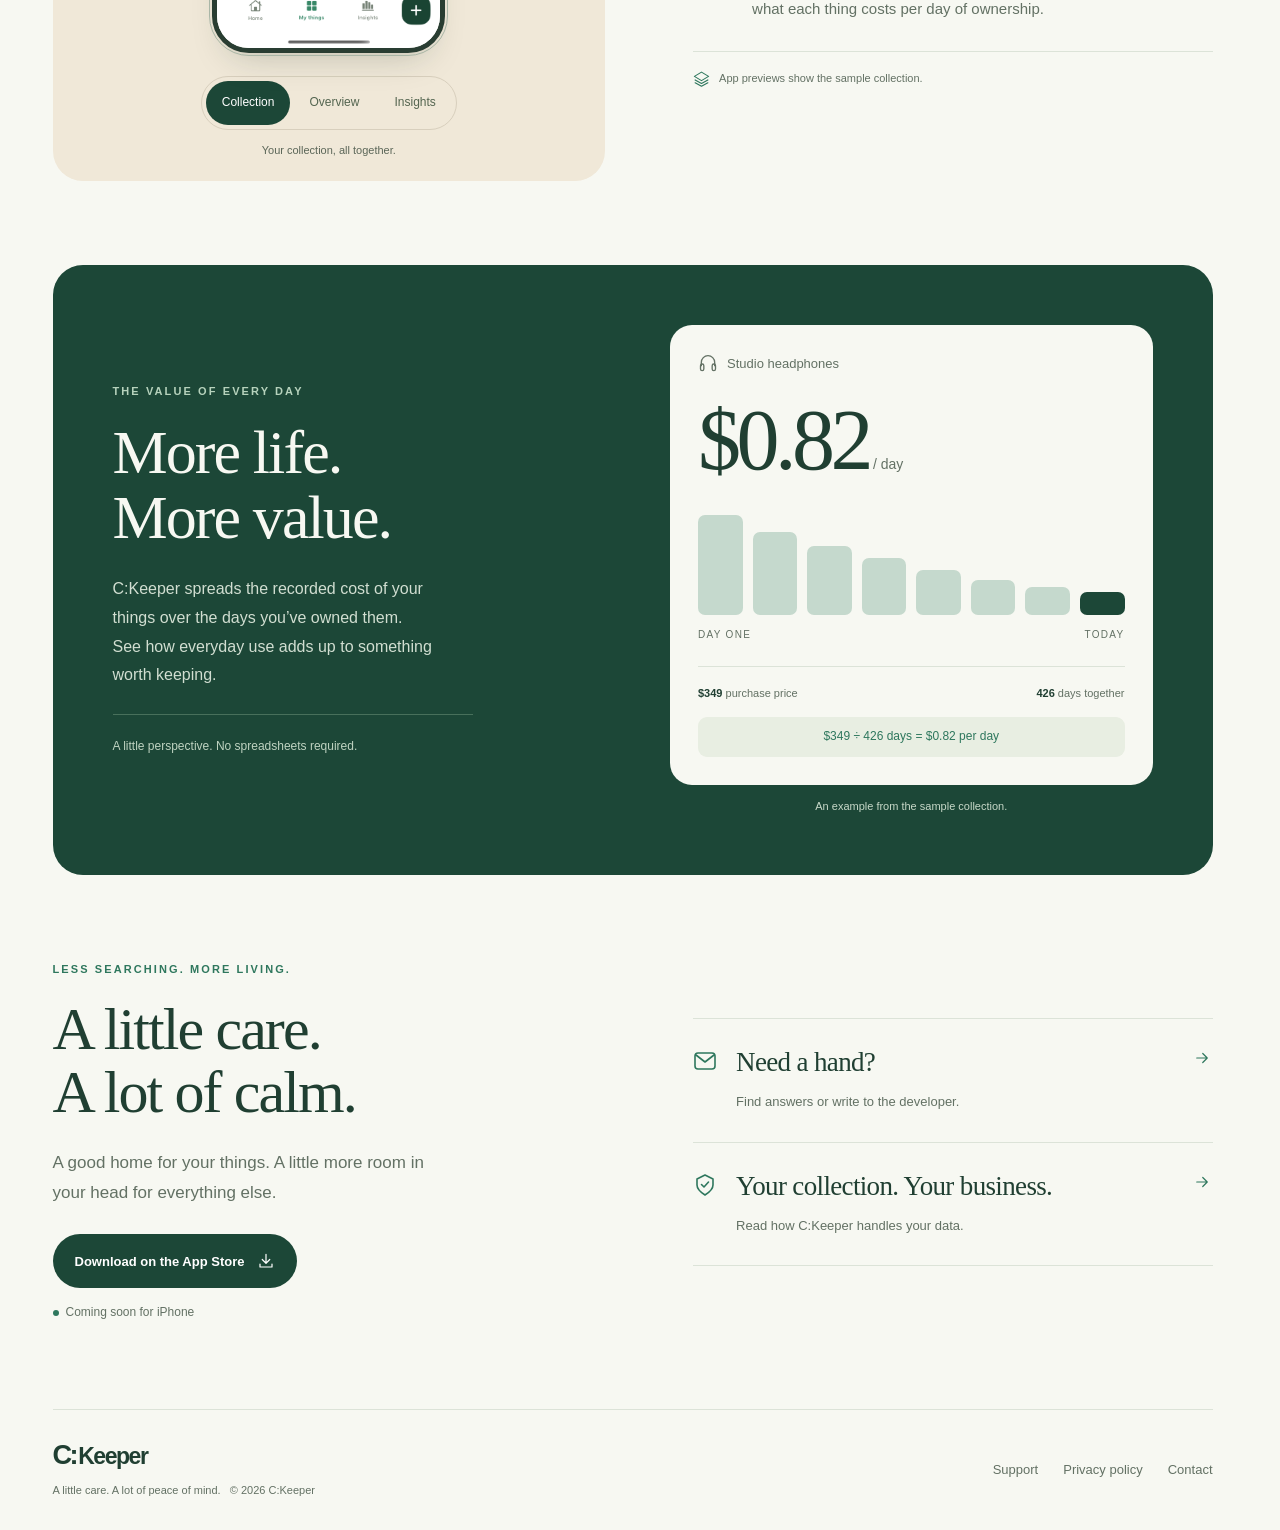
==== commit a47f9e7a: "Refine visual hierarchy and mobile layout" ====
--- a/index.html
+++ b/index.html
@@ -2,7 +2,7 @@
 <html lang="en"><head><meta charset="utf-8"><meta name="viewport" content="width=device-width,initial-scale=1"><meta name="theme-color" content="#f7f8f2">
 <title>C:Keeper — Good things. Well kept.</title><meta name="description" content="A little home for what you own. Keep purchase details, receipts and warranties together, and see the value in every day.">
 <meta property="og:type" content="website"><meta property="og:title" content="C:Keeper — Good things. Well kept."><meta property="og:description" content="A little home for what you own. Keep purchase details, receipts and warranties together, and see the value in every day.">
-<link rel="icon" href="favicon.svg" type="image/svg+xml"><link rel="stylesheet" href="style.css?v=20261030-app-store"><script src="site.js?v=20261030-app-store" defer></script>
+<link rel="icon" href="favicon.svg" type="image/svg+xml"><link rel="stylesheet" href="style.css?v=20261030-art-direction"><script src="site.js?v=20261030-art-direction" defer></script>
 </head><body><a href="#main" class="skip">Skip to content</a>
     <header class="header wrap"><a class="brand" href="./" aria-label="C:Keeper home"><span class="c">C:</span>Keeper</a>
       <nav class="nav" aria-label="Main navigation">
@@ -12,46 +12,47 @@
       </nav><span class="header-note"><svg viewBox="0 0 24 24" aria-hidden="true" class=""><rect x="6" y="2" width="12" height="20" rx="3"/><path d="M10 18h4"/></svg> Made for iPhone</span>
     </header><main id="main">
   <section class="hero wrap" aria-labelledby="hero-title">
-    <div class="hero-copy"><p class="eyebrow">A little care, every day</p><h1 id="hero-title">Good things.<br><em>Well kept.</em></h1>
-    <p class="lead">A little home for what you own. Keep purchase details, receipts and warranties together — and see the value in every day.</p>
-    <div class="actions"><button class="button app-store-button" type="button" data-app-store aria-haspopup="dialog" aria-controls="app-store-dialog">Download on the App Store <svg viewBox="0 0 24 24" aria-hidden="true" class=""><path d="M5 12h14m-6-6 6 6-6 6"/></svg></button><a class="text-link" href="#the-app">Meet C:Keeper <svg viewBox="0 0 24 24" aria-hidden="true" class=""><path d="M5 12h14m-6-6 6 6-6 6"/></svg></a><a class="text-link" href="support.html">A little help <svg viewBox="0 0 24 24" aria-hidden="true" class=""><path d="M7 17 17 7M7 7h10v10"/></svg></a></div>
-    <p class="hero-foot"><svg viewBox="0 0 24 24" aria-hidden="true" class=""><path d="M20.8 4.6a5.4 5.4 0 0 0-7.7 0L12 5.7l-1.1-1.1a5.4 5.4 0 0 0-7.7 7.7L12 21l8.8-8.7a5.4 5.4 0 0 0 0-7.7Z"/></svg> Less searching. More living.</p></div>
-    <div class="showcase"><div class="phone"><img src="app-home.png" width="1206" height="2622" alt="C:Keeper home screen with a collection overview, warranty status and everyday items." fetchpriority="high"></div>
-    <div class="floating-note"><svg viewBox="0 0 24 24" aria-hidden="true" class=""><path d="m12 2 8 4v6c0 5-8 10-8 10S4 17 4 12V6l8-4Z"/><path d="m8.5 11.5 2.5 2.5 4.5-5"/></svg><p>A little peace<br>of mind.</p><small>Good things, remembered</small></div><span class="scene-caption">A small look inside C:Keeper</span></div>
+    <div class="hero-copy"><p class="eyebrow">Your personal inventory, for iPhone</p><h1 id="hero-title">Good things.<br><em>Well kept.</em></h1>
+    <p class="lead">Receipts, warranties and purchase details, together. A calmer way to care for the things you own.</p>
+    <div class="actions"><button class="button app-store-button" type="button" data-app-store aria-haspopup="dialog" aria-controls="app-store-dialog">Download on the App Store <svg viewBox="0 0 24 24" aria-hidden="true" class=""><path d="M12 3v12m-5-5 5 5 5-5M4 16v4h16v-4"/></svg></button><a class="text-link" href="#the-app">Explore the app <svg viewBox="0 0 24 24" aria-hidden="true" class=""><path d="M5 12h14m-6-6 6 6-6 6"/></svg></a></div>
+    <p class="release-note"><span class="status-dot" aria-hidden="true"></span>Coming soon for iPhone</p></div>
+    <figure class="showcase"><div class="phone"><img src="app-home.png" width="1206" height="2622" alt="C:Keeper home screen with a collection overview, warranty status and everyday items." fetchpriority="high"></div>
+    <div class="floating-note"><span class="note-icon"><svg viewBox="0 0 24 24" aria-hidden="true" class=""><path d="M18 8a6 6 0 0 0-12 0c0 7-3 7-3 9h18c0-2-3-2-3-9M10 21h4"/></svg></span><div><span class="note-label">Warranty in view</span><strong>21 days left.</strong><small>From the sample collection</small></div></div><figcaption class="scene-caption">Good things, remembered.</figcaption></figure>
   </section>
-  <div class="benefits wrap" aria-label="C:Keeper features">
-    <div class="benefit"><svg viewBox="0 0 24 24" aria-hidden="true" class=""><path d="m12 3 10 6-10 6L2 9l10-6Zm-9 11 9 5 9-5M3 18l9 5 9-5"/></svg><div><strong>Your things, together</strong><span>A home for the little details</span></div></div>
-    <div class="benefit"><svg viewBox="0 0 24 24" aria-hidden="true" class=""><path d="m12 2 8 4v6c0 5-8 10-8 10S4 17 4 12V6l8-4Z"/><path d="m8.5 11.5 2.5 2.5 4.5-5"/></svg><div><strong>Warranty dates, in view</strong><span>A little less to remember</span></div></div>
-    <div class="benefit"><svg viewBox="0 0 24 24" aria-hidden="true" class=""><path d="M3 21h18M6 16V9m6 7V3m6 13v-5" stroke-width="3"/></svg><div><strong>Value, day by day</strong><span>The story behind what you spend</span></div></div>
+  <div class="benefits wrap" aria-label="Privacy at a glance">
+    <div class="benefit"><svg viewBox="0 0 24 24" aria-hidden="true" class=""><circle cx="12" cy="7" r="4"/><path d="M4 21v-2a8 8 0 0 1 16 0v2"/></svg><div><strong>No account needed</strong><span>Open the app. Make yourself at home.</span></div></div>
+    <div class="benefit"><svg viewBox="0 0 24 24" aria-hidden="true" class=""><rect x="6" y="2" width="12" height="20" rx="3"/><path d="M10 18h4"/></svg><div><strong>Saved on your iPhone</strong><span>Your collection stays on your device.</span></div></div>
+    <div class="benefit"><svg viewBox="0 0 24 24" aria-hidden="true" class=""><path d="m12 2 8 4v6c0 5-8 10-8 10S4 17 4 12V6l8-4Z"/><path d="m8.5 11.5 2.5 2.5 4.5-5"/></svg><div><strong>No ads. No tracking.</strong><span>Just you and your things.</span></div></div>
   </div>
   <section class="app-section wrap" id="the-app" aria-labelledby="app-title">
-    <div><p class="eyebrow">A home for what you own</p><h2 id="app-title">Your little<br>collection.</h2><p class="lead">The camera that goes everywhere. The headphones you live in. Keep their details close, for whenever you need them.</p>
+    <div class="section-heading"><div><p class="eyebrow">A little less to remember</p><h2 id="app-title">All the details.<br>One good place.</h2></div><p class="lead">The camera that goes everywhere. The headphones you live in. Keep their stories close, for whenever you need them.</p></div>
+    <div class="gallery"><div class="phone" id="screen-panel" role="tabpanel" aria-labelledby="screen-collection" tabindex="0"><img data-screen src="app-collection.png" width="1206" height="2622" alt="My things: a sample collection of a camera, headphones, coffee machine and bicycle, grouped by category." loading="lazy"></div>
+      <div class="gallery-foot"><div class="screen-controls" role="tablist" aria-label="Explore app screens">
+        <button type="button" id="screen-collection" data-screen-tab data-src="app-collection.png" data-caption="Your collection, all together." data-alt="My things: a sample collection of a camera, headphones, coffee machine and bicycle, grouped by category." role="tab" aria-selected="true" aria-controls="screen-panel">Collection</button>
+        <button type="button" id="screen-home" data-screen-tab data-src="app-home.png" data-caption="The important details, at a glance." data-alt="C:Keeper home: collection totals, warranty status and a heads-up for an upcoming warranty date." role="tab" aria-selected="false" aria-controls="screen-panel" tabindex="-1">Overview</button>
+        <button type="button" id="screen-insights" data-screen-tab data-src="app-insights.png" data-caption="A little perspective on every day." data-alt="Insights: total invested in a sample collection and the daily cost of owning each item." role="tab" aria-selected="false" aria-controls="screen-panel" tabindex="-1">Insights</button>
+      </div><p class="screen-caption" data-screen-caption aria-live="polite">Your collection, all together.</p></div>
+    </div>
     <div class="feature-list">
-      <div class="feature-row"><span class="feature-number">01</span><div><h3>Keep the important bits</h3><p>Bring together purchase prices, dates, sellers and proof of purchase. Find a thing without searching through everything.</p></div></div>
-      <div class="feature-row"><span class="feature-number">02</span><div><h3>Give warranties a little attention</h3><p>See which things are under warranty and which dates are getting close, all alongside your collection.</p></div></div>
-      <div class="feature-row"><span class="feature-number">03</span><div><h3>Look at the bigger picture</h3><p>See what you have invested in your things, including recorded care and repairs, and what ownership costs per day.</p></div></div>
-    </div></div>
-    <div class="gallery"><div class="phone" id="screen-panel" role="tabpanel" aria-labelledby="screen-collection" tabindex="0"><img data-screen src="app-collection.png" width="1206" height="2622" alt="My things: a sample collection of a camera, headphones, coffee machine and bicycle, grouped by category." loading="lazy"></div>
-      <div class="screen-controls" role="tablist" aria-label="Explore app screens">
-        <button type="button" id="screen-collection" data-screen-tab data-src="app-collection.png" data-alt="My things: a sample collection of a camera, headphones, coffee machine and bicycle, grouped by category." role="tab" aria-selected="true" aria-controls="screen-panel">Collection</button>
-        <button type="button" id="screen-home" data-screen-tab data-src="app-home.png" data-alt="C:Keeper home: collection totals, warranty status and a heads-up for an upcoming warranty date." role="tab" aria-selected="false" aria-controls="screen-panel" tabindex="-1">Overview</button>
-        <button type="button" id="screen-insights" data-screen-tab data-src="app-insights.png" data-alt="Insights: total invested in a sample collection and the daily cost of owning each item." role="tab" aria-selected="false" aria-controls="screen-panel" tabindex="-1">Insights</button>
-      </div>
+      <div class="feature-row"><span class="feature-number">01</span><div><h3>A home for what you own.</h3><p>From everyday tech to things for your home. Keep names, purchase prices, dates and sellers in a collection that’s easy to explore.</p></div></div>
+      <div class="feature-row"><span class="feature-number">02</span><div><h3>The paperwork, remembered.</h3><p>Keep proof of purchase with your things. See what’s under warranty and which dates need a little attention.</p></div></div>
+      <div class="feature-row"><span class="feature-number">03</span><div><h3>The bigger picture, made clear.</h3><p>See your total investment, including recorded care and repairs, and what each thing costs per day of ownership.</p></div></div>
+      <p class="collection-note"><svg viewBox="0 0 24 24" aria-hidden="true" class=""><path d="m12 3 10 6-10 6L2 9l10-6Zm-9 11 9 5 9-5M3 18l9 5 9-5"/></svg> App previews show the sample collection.</p>
     </div>
   </section>
   <section class="insight wrap" aria-labelledby="value-title">
-    <div><p class="eyebrow">The value of every day</p><h2 id="value-title">Worth<br>keeping.</h2><p>From the day you buy it to the days you use it. A little perspective on the things that become part of your life.</p></div>
+    <div><p class="eyebrow">The value of every day</p><h2 id="value-title">More life.<br>More value.</h2><p>C:Keeper spreads the recorded cost of your things over the days you’ve owned them. See how everyday use adds up to something worth keeping.</p><span class="insight-note">A little perspective. No spreadsheets required.</span></div>
     <div><div class="value-demo"><div class="item-label"><svg viewBox="0 0 24 24" aria-hidden="true" class=""><path d="M4 14v-4a8 8 0 0 1 16 0v4"/><rect x="3" y="12" width="4" height="8" rx="2"/><rect x="17" y="12" width="4" height="8" rx="2"/></svg> Studio headphones</div><div class="value-number">$0.82<span> / day</span></div>
     <div class="bars" aria-hidden="true"><i style="height:100%"></i><i style="height:83%"></i><i style="height:69%"></i><i style="height:57%"></i><i style="height:45%"></i><i style="height:35%"></i><i style="height:28%"></i><i style="height:23%"></i></div><div class="bar-labels"><span>Day one</span><span>Today</span></div>
-    <div class="calculation"><span><strong>$349</strong> purchase price</span><span><strong>426</strong> days together</span></div></div><small class="example">An example from the sample collection. Figures are illustrative.</small></div>
+    <div class="calculation"><span><strong>$349</strong> purchase price</span><span><strong>426</strong> days together</span></div><p class="value-equation">$349 ÷ 426 days = $0.82 per day</p></div><small class="example">An example from the sample collection.</small></div>
   </section>
-  <section class="care-section wrap" aria-labelledby="care-title"><div><p class="eyebrow">A little help, close by</p><h2 id="care-title">Here when<br>you need us.</h2><p class="lead">A question about your collection, or something that needs a little care? You have a place to start.</p></div>
-    <div class="care-links"><a href="support.html" class="care-link"><svg viewBox="0 0 24 24" aria-hidden="true" class=""><rect x="2" y="4" width="20" height="16" rx="3"/><path d="m3 6 9 7 9-7"/></svg><div><strong>Let’s sort it out.</strong><span>Find answers and contact support.</span></div><svg viewBox="0 0 24 24" aria-hidden="true" class="arrow"><path d="M7 17 17 7M7 7h10v10"/></svg></a>
-    <a href="privacy.html" class="care-link"><svg viewBox="0 0 24 24" aria-hidden="true" class=""><path d="m12 2 8 4v6c0 5-8 10-8 10S4 17 4 12V6l8-4Z"/><path d="m8.5 11.5 2.5 2.5 4.5-5"/></svg><div><strong>Your privacy, explained.</strong><span>Understand your data and your choices.</span></div><svg viewBox="0 0 24 24" aria-hidden="true" class="arrow"><path d="M7 17 17 7M7 7h10v10"/></svg></a></div>
+  <section class="care-section wrap" aria-labelledby="care-title"><div><p class="eyebrow">Less searching. More living.</p><h2 id="care-title">A little care.<br>A lot of calm.</h2><p class="lead">A good home for your things. A little more room in your head for everything else.</p><button class="button app-store-button" type="button" data-app-store aria-haspopup="dialog" aria-controls="app-store-dialog">Download on the App Store <svg viewBox="0 0 24 24" aria-hidden="true" class=""><path d="M12 3v12m-5-5 5 5 5-5M4 16v4h16v-4"/></svg></button><p class="release-note"><span class="status-dot" aria-hidden="true"></span>Coming soon for iPhone</p></div>
+    <div class="care-links"><a href="support.html" class="care-link"><svg viewBox="0 0 24 24" aria-hidden="true" class=""><rect x="2" y="4" width="20" height="16" rx="3"/><path d="m3 6 9 7 9-7"/></svg><div><strong>Need a hand?</strong><span>Find answers or write to the developer.</span></div><svg viewBox="0 0 24 24" aria-hidden="true" class="arrow"><path d="M5 12h14m-6-6 6 6-6 6"/></svg></a>
+    <a href="privacy.html" class="care-link"><svg viewBox="0 0 24 24" aria-hidden="true" class=""><path d="m12 2 8 4v6c0 5-8 10-8 10S4 17 4 12V6l8-4Z"/><path d="m8.5 11.5 2.5 2.5 4.5-5"/></svg><div><strong>Your collection. Your business.</strong><span>Read how C:Keeper handles your data.</span></div><svg viewBox="0 0 24 24" aria-hidden="true" class="arrow"><path d="M5 12h14m-6-6 6 6-6 6"/></svg></a></div>
   </section>
 </main><dialog class="app-store-dialog" id="app-store-dialog" aria-labelledby="app-store-title" aria-describedby="app-store-message">
         <form method="dialog"><button class="dialog-close" aria-label="Close" value="close" type="submit">×</button>
-        <span class="dialog-icon"><svg viewBox="0 0 24 24" aria-hidden="true" class=""><rect x="6" y="2" width="12" height="20" rx="3"/><path d="M10 18h4"/></svg></span><p class="eyebrow">A little patience</p>
-        <h2 id="app-store-title">Coming soon.</h2><p id="app-store-message">C:Keeper will be available on the App Store soon. A little care is on its way.</p>
-        <button class="button dialog-confirm" type="submit" value="dismiss" autofocus>Got it <svg viewBox="0 0 24 24" aria-hidden="true" class=""><path d="M20.8 4.6a5.4 5.4 0 0 0-7.7 0L12 5.7l-1.1-1.1a5.4 5.4 0 0 0-7.7 7.7L12 21l8.8-8.7a5.4 5.4 0 0 0 0-7.7Z"/></svg></button></form></dialog><footer class="footer wrap"><div><a class="brand" href="./" aria-label="C:Keeper home"><span class="c">C:</span>Keeper</a><p class="footer-copy">A little care. A lot of peace of mind. &nbsp; © 2026 C:Keeper</p></div>
+        <span class="dialog-icon"><svg viewBox="0 0 24 24" aria-hidden="true" class=""><rect x="6" y="2" width="12" height="20" rx="3"/><path d="M10 18h4"/></svg></span><p class="eyebrow">A home for your things</p>
+        <h2 id="app-store-title">Coming soon.</h2><p id="app-store-message">C:Keeper is on its way to the App Store. A little less to remember, a little more peace of mind.</p>
+        <button class="button dialog-confirm" type="submit" value="dismiss">Got it <svg viewBox="0 0 24 24" aria-hidden="true" class=""><path d="M20.8 4.6a5.4 5.4 0 0 0-7.7 0L12 5.7l-1.1-1.1a5.4 5.4 0 0 0-7.7 7.7L12 21l8.8-8.7a5.4 5.4 0 0 0 0-7.7Z"/></svg></button></form></dialog><footer class="footer wrap"><div><a class="brand" href="./" aria-label="C:Keeper home"><span class="c">C:</span>Keeper</a><p class="footer-copy">A little care. A lot of peace of mind. &nbsp; © 2026 C:Keeper</p></div>
     <nav class="footer-links" aria-label="Footer navigation"><a href="support.html">Support</a><a href="privacy.html">Privacy policy</a><a href="mailto:vidkifgr@gmail.com">Contact</a></nav></footer></body></html>
--- a/style.css
+++ b/style.css
@@ -1,11 +1,328 @@
 @charset "UTF-8";
-:root{--paper:#f7f8f2;--white:#fff;--ink:#203f32;--green:#33876b;--dark:#1c4737;--muted:#647166;--line:#dce3d8;--sage:#e8eee2;--sand:#f0e6d3;--serif:Georgia,'Times New Roman',serif;--sans:-apple-system,BlinkMacSystemFont,'Segoe UI',sans-serif}
-*{box-sizing:border-box}html{scroll-behavior:smooth;scroll-padding-top:32px}body{margin:0;background:var(--paper);color:var(--ink);font-family:var(--sans);font-size:16px;line-height:1.6;-webkit-font-smoothing:antialiased}a{color:inherit}button{font:inherit}button,a,summary{-webkit-tap-highlight-color:transparent}img{display:block;max-width:100%}svg{width:24px;height:24px;fill:none;stroke:currentColor;stroke-width:1.6;stroke-linecap:round;stroke-linejoin:round;flex-shrink:0}a:focus-visible,button:focus-visible,summary:focus-visible{outline:3px solid var(--green);outline-offset:6px;border-radius:5px}::selection{background:#cfe2d1;color:var(--ink)}.wrap{width:min(1200px,calc(100% - 96px));margin-inline:auto}.skip{position:fixed;z-index:20;left:20px;top:-90px;background:var(--dark);color:white;padding:12px 20px;border-radius:8px}.skip:focus{top:12px}.header{min-height:112px;display:flex;align-items:center;justify-content:space-between;gap:32px;border-bottom:1px solid var(--line)}.brand{text-decoration:none;font-weight:730;font-size:29px;letter-spacing:-1.9px;line-height:1.1;white-space:nowrap}.brand .c{font-size:1.2em;letter-spacing:-3px;margin-right:2px}.nav{display:flex;gap:32px;align-items:center;font-size:14px}.nav a{text-decoration:none;color:var(--muted);padding-block:10px}.nav a:hover,.nav a[aria-current=page]{color:var(--ink)}.nav a[aria-current=page]{box-shadow:0 1px 0 currentColor}.header-note{font-size:12px;display:flex;align-items:center;gap:8px;color:var(--muted)}.header-note svg{height:18px;width:18px}.eyebrow{font-size:11px;font-weight:650;text-transform:uppercase;letter-spacing:2.7px;line-height:1.6;margin:0 0 25px;color:var(--green)}h1,h2,h3,p{margin-top:0}h1,h2,h3{font-weight:400;font-family:var(--serif);line-height:1.04;letter-spacing:-2px}h1{font-size:clamp(64px,7.8vw,108px)}h2{font-size:clamp(42px,5.2vw,68px)}h3{font-size:30px;letter-spacing:-.7px}.lead{font-size:18px;color:var(--muted);line-height:1.7;max-width:410px}.button{display:inline-flex;align-items:center;justify-content:center;gap:27px;padding:16px 25px;min-height:56px;border-radius:100px;background:var(--dark);color:var(--white);text-decoration:none;font-size:14px;font-weight:550;border:1px solid transparent;cursor:pointer;transition:background .2s,transform .2s}.button:hover{background:#2d604c;transform:translateY(-2px)}.button svg{width:19px;height:19px}.text-link{display:inline-flex;align-items:center;gap:10px;font-size:14px;text-decoration:none;border-bottom:1px solid var(--line);padding-bottom:4px}.text-link:hover{border-color:var(--ink)}.text-link svg{width:17px;height:17px}.hero{display:grid;grid-template-columns:1.04fr 1fr;align-items:center;gap:45px;padding-block:64px 70px}.hero-copy{padding-block:25px}.hero h1{margin-bottom:28px}.hero h1 em{font-weight:400;color:var(--green);font-style:italic}.hero .lead{margin-bottom:32px}.actions{display:flex;align-items:center;flex-wrap:wrap;gap:25px}.hero-foot{margin-top:27px;font-size:12px;color:var(--muted);display:flex;align-items:center;gap:8px}.hero-foot svg{width:16px;height:16px}.showcase{min-height:638px;background:var(--sage);border-radius:180px 180px 38px 38px;position:relative;display:flex;align-items:center;justify-content:center;padding:37px 36px 70px;isolation:isolate}.showcase:before,.showcase:after{content:'';border:1px solid #d3dfd0;border-radius:50%;position:absolute;inset:60px 16px 82px;z-index:-1}.showcase:after{inset:86px 40px 108px}.phone{width:253px;aspect-ratio:1206/2622;position:relative;border:5px solid #263b30;outline:1px solid #aab7a8;outline-offset:2px;overflow:hidden;border-radius:40px;background:var(--paper);box-shadow:0 20px 36px -15px #1830253b}.phone img{width:100%;height:100%;object-fit:cover}.hero .phone{width:247px;transform:rotate(-5deg)}.floating-note{position:absolute;right:-15px;bottom:118px;max-width:194px;padding:20px 23px;background:var(--white);border:1px solid var(--line);border-radius:18px;transform:rotate(5deg);box-shadow:0 12px 25px -15px #1c473729}.floating-note svg{color:var(--green);margin-bottom:10px}.floating-note p{font-family:var(--serif);font-size:25px;line-height:1.2;letter-spacing:-.7px;margin-bottom:9px}.floating-note small{font-size:8px;letter-spacing:1.7px;color:var(--muted);text-transform:uppercase}.scene-caption{position:absolute;bottom:24px;left:0;right:0;text-align:center;font-size:9px;letter-spacing:2px;text-transform:uppercase;color:var(--muted)}.benefits{display:grid;grid-template-columns:repeat(3,1fr);border-block:1px solid var(--line);padding-block:30px;gap:28px}.benefit{display:flex;align-items:center;gap:15px}.benefit+.benefit{border-left:1px solid var(--line);padding-left:35px}.benefit svg{width:28px;height:28px;color:var(--green)}.benefit strong{font-size:14px;font-weight:550;display:block}.benefit span{font-size:12px;color:var(--muted);display:block}.app-section{padding-block:105px;display:grid;grid-template-columns:1fr 1fr;gap:100px;align-items:center}.app-section h2{max-width:460px;margin-bottom:24px}.feature-list{margin-top:36px}.feature-row{display:grid;grid-template-columns:34px 1fr;gap:14px;padding-block:20px;border-top:1px solid var(--line)}.feature-number{font-size:11px;color:var(--green);padding-top:2px;letter-spacing:1px}.feature-row h3{font-family:var(--sans);font-size:15px;font-weight:600;letter-spacing:0;line-height:1.5;margin-bottom:6px}.feature-row p{font-size:14px;line-height:1.7;color:var(--muted);margin:0}.gallery{background:var(--sand);border-radius:36px;min-height:660px;display:flex;flex-direction:column;align-items:center;justify-content:center;gap:27px;padding:30px 16px}.gallery .phone{width:233px}.screen-controls{display:none;gap:5px;padding:5px;border:1px solid #dcd4c4;border-radius:100px;flex-wrap:wrap;justify-content:center}.js .screen-controls{display:flex}.screen-controls button{background:none;border:0;border-radius:100px;color:#4a5c4b;font-size:11px;padding:9px 17px;cursor:pointer}.screen-controls button[aria-selected=true]{background:var(--white);color:var(--ink);box-shadow:0 2px 6px #203f3210}.insight{background:var(--dark);color:var(--paper);padding:65px;border-radius:36px;display:grid;grid-template-columns:1fr 1fr;gap:55px;align-items:center;position:relative;overflow:hidden}.insight .eyebrow{color:#b5d2bd}.insight h2{font-size:58px;margin-bottom:24px}.insight p{color:#c6d6c7;font-size:15px;max-width:350px}.value-demo{border-radius:24px;background:#f8f9f3;color:var(--ink);padding:28px;transform:rotate(3deg)}.item-label{display:flex;align-items:center;gap:9px;font-size:12px;color:var(--muted)}.value-number{font-family:var(--serif);font-size:83px;line-height:1.2;letter-spacing:-5px;padding-top:10px}.value-number span{font-family:var(--sans);font-size:13px;letter-spacing:0;color:var(--muted)}.bars{height:114px;display:flex;align-items:flex-end;gap:10px;margin-block:20px 10px}.bars i{display:block;flex:1;background:#c3d9cc;border-radius:8px;min-height:20px}.bars i:last-child{background:var(--dark)}.bar-labels{display:flex;justify-content:space-between;font-size:9px;letter-spacing:1.4px;text-transform:uppercase;color:var(--muted)}.calculation{display:flex;justify-content:space-between;gap:15px;border-top:1px solid var(--line);margin-top:23px;padding-top:17px;font-size:11px;color:var(--muted)}.calculation strong{color:var(--ink);font-weight:600}.example{display:block;text-align:right;margin-top:12px;font-size:9px;color:#c6d6c7}.care-section{padding-block:95px;display:grid;grid-template-columns:.8fr 1fr;gap:100px;align-items:start}.care-section h2{font-size:55px;margin-bottom:24px}.care-section .lead{font-size:16px}.care-links{border-top:1px solid var(--line)}.care-link{display:grid;grid-template-columns:35px 1fr 20px;gap:20px;padding:25px 0;border-bottom:1px solid var(--line);text-decoration:none}.care-link>svg{color:var(--green);margin-top:4px}.care-link strong{font-family:var(--serif);font-size:26px;display:block;letter-spacing:-.5px;font-weight:400;line-height:1.3;margin-bottom:6px}.care-link span{font-size:13px;color:var(--muted)}.care-link:hover strong{text-decoration:underline;text-underline-offset:5px}.care-link .arrow{width:19px}.footer{border-top:1px solid var(--line);padding-block:35px;display:flex;justify-content:space-between;gap:25px;align-items:center}.footer .brand{font-size:24px}.footer-copy{font-size:11px;color:var(--muted);margin:10px 0 0}.footer-links{display:flex;flex-wrap:wrap;gap:25px;font-size:12px;color:var(--muted)}.footer-links a{text-decoration:none}.footer-links a:hover{text-decoration:underline}.page-intro{padding-block:76px 55px;max-width:750px}.page-intro h1{font-size:clamp(58px,7vw,86px);margin-bottom:23px}.page-intro .lead{max-width:600px;font-size:18px}.support-grid{display:grid;grid-template-columns:1fr 1.5fr;gap:85px;padding-bottom:90px;align-items:start}.contact-card{background:var(--sage);border-radius:28px;padding:33px;position:sticky;top:30px}.contact-card h2{font-size:38px;margin:20px 0}.contact-card p{font-size:14px;color:var(--muted)}.contact-card .email{display:inline-block;font-size:17px;font-weight:550;text-underline-offset:6px;word-break:break-word;margin-bottom:15px}.contact-card .button{width:100%;margin-top:10px}.contact-card small{font-size:11px;color:var(--muted);display:block;margin-top:18px}.faq h2{font-size:38px;margin-bottom:26px}.faq details{border-top:1px solid var(--line);padding:19px 0}.faq details:last-child{border-bottom:1px solid var(--line)}.faq summary{font-size:15px;font-weight:550;cursor:pointer;list-style:none;display:flex;justify-content:space-between;gap:20px;align-items:center}.faq summary::-webkit-details-marker{display:none}.faq summary:after{content:'+';font-size:22px;font-weight:400;color:var(--green)}.faq details[open] summary:after{content:'−'}.faq details p{font-size:14px;color:var(--muted);margin:14px 28px 0 0}.faq a{text-underline-offset:3px}.small-label{font-size:11px;text-transform:uppercase;letter-spacing:1.8px;color:var(--muted);font-weight:600}.privacy-layout{display:grid;grid-template-columns:210px 1fr;gap:85px;padding-bottom:90px;align-items:start}.toc{position:sticky;top:25px;border-top:1px solid var(--line);padding-top:20px}.toc a{display:block;font-size:12px;text-decoration:none;color:var(--muted);padding:6px 0}.toc a:hover{color:var(--ink)}.policy{max-width:740px}.policy h2{font-size:33px;letter-spacing:-.6px;line-height:1.2;margin:38px 0 17px;scroll-margin-top:30px}.policy h2:first-of-type{margin-top:0}.policy p,.policy li{font-size:15px;line-height:1.85;color:#526355}.policy li{margin-bottom:7px}.policy ul{padding-left:21px}.policy a{text-underline-offset:4px}.policy-summary{background:var(--sage);padding:27px 30px;border-radius:22px;margin-bottom:35px}.policy-summary p{margin:0;font-size:16px;color:var(--ink)}.policy-summary strong{display:block;margin-bottom:7px}.draft-note{background:#fff0cf;border:1px solid #ead9ac;color:#675324;padding:18px 22px;border-radius:16px;font-size:13px;margin-bottom:28px}.draft-note strong{display:block}.updated{font-size:12px;color:var(--muted)}.error-page{padding-block:100px;min-height:65vh;max-width:700px}.error-page h1{font-size:75px}.error-page p{max-width:460px}.error-page .actions{margin-top:30px}
-@media(min-width:1450px){.hero{gap:65px;padding-block:70px 75px}.showcase{min-height:680px}.hero .phone{width:263px}}
-@media(max-width:1050px){.wrap{width:calc(100% - 64px)}.header-note{display:none}.hero{gap:30px}.hero h1{font-size:76px}.showcase{min-height:580px}.hero .phone{width:219px}.floating-note{right:-7px;bottom:100px;padding:17px;max-width:162px}.floating-note p{font-size:22px}.app-section{gap:50px}.benefit+.benefit{padding-left:20px}.benefit{gap:10px}.benefit strong{font-size:12px}.benefit span{font-size:10px}.insight{padding:45px;gap:35px}.insight h2{font-size:48px}.value-number{font-size:70px}.care-section{gap:55px}.support-grid{gap:45px}.privacy-layout{gap:45px}}
-@media(max-width:760px){.wrap{width:calc(100% - 40px)}.header{min-height:90px;gap:18px}.brand{font-size:25px}.nav{gap:20px;font-size:12px}.hero{grid-template-columns:1fr;gap:30px;padding-top:40px;padding-bottom:40px}.hero-copy{padding:0}.hero h1{font-size:clamp(66px,12vw,88px);margin-bottom:23px}.hero .lead{max-width:430px;font-size:16px}.eyebrow{font-size:10px;margin-bottom:20px}.hero-foot{margin-top:21px}.showcase{min-height:605px;max-width:480px;width:100%;margin:auto;padding-bottom:65px;border-radius:150px 150px 30px 30px}.hero .phone{width:238px}.floating-note{right:5px;bottom:95px}.benefits{gap:0;padding-block:21px}.benefit{flex-direction:column;align-items:flex-start;gap:8px;padding-right:8px}.benefit+.benefit{padding-left:13px}.benefit svg{width:22px;height:22px}.benefit strong{font-size:11px;line-height:1.4}.benefit span{display:none}.app-section{grid-template-columns:1fr;gap:38px;padding-block:65px}.app-section h2{font-size:50px;max-width:390px}.app-section .lead{font-size:16px}.gallery{min-height:640px;grid-row:2}.gallery .phone{width:226px}.feature-list{margin-top:25px}.feature-row{padding-block:17px}.insight{grid-template-columns:1fr;padding:35px 26px;gap:24px;border-radius:28px}.insight h2{font-size:49px;max-width:370px}.insight p{margin-bottom:5px}.value-demo{transform:rotate(2deg);padding:25px}.value-number{font-size:80px}.bars{height:95px}.care-section{grid-template-columns:1fr;gap:25px;padding-block:65px}.care-section h2{font-size:49px}.footer{align-items:flex-start;flex-direction:column;gap:25px;padding-block:29px}.footer-links{gap:23px}.page-intro{padding-top:45px;padding-bottom:30px}.page-intro h1{font-size:65px}.page-intro .lead{font-size:16px}.support-grid{grid-template-columns:1fr;gap:48px;padding-bottom:60px}.contact-card{position:static;padding:27px}.privacy-layout{grid-template-columns:1fr;gap:32px;padding-bottom:60px}.toc{position:static;display:flex;gap:6px 17px;flex-wrap:wrap;padding-top:15px}.toc .small-label{width:100%;margin-bottom:6px}.toc a{font-size:11px;padding:3px 0}.policy h2{font-size:31px}.policy p,.policy li{font-size:14px}.policy-summary{padding:23px}.error-page h1{font-size:58px}}
-@media(max-width:390px){.wrap{width:calc(100% - 32px)}.header{flex-wrap:wrap;justify-content:center;padding-block:22px;gap:16px}.nav{width:100%;justify-content:center;gap:30px}.hero h1{font-size:64px}.showcase{min-height:570px}.hero .phone{width:220px}.floating-note{right:0;bottom:85px;max-width:150px}.actions{gap:21px}.button{padding-inline:21px}.scene-caption{font-size:8px}.benefit strong{font-size:10px}.screen-controls button{padding-inline:14px}.insight h2{font-size:43px}.value-number{font-size:72px}.calculation{font-size:9px}.contact-card .email{font-size:16px}}
-@media(max-width:760px){.hero{grid-template-columns:minmax(0,1fr)}.hero-copy{min-width:0}.floating-note{right:14px}}
-@media(max-width:390px){.hero h1{font-size:clamp(50px,16vw,61px)}}
-.app-store-button{gap:12px;padding-inline:20px;max-width:100%;font-size:13px}.app-store-dialog{width:min(390px,calc(100% - 40px));max-height:calc(100dvh - 40px);border:1px solid var(--line);border-radius:28px;padding:35px;background:var(--paper);color:var(--ink);box-shadow:0 24px 80px #102c3433;overflow:auto}.app-store-dialog::backdrop{background:#142d2466;backdrop-filter:blur(3px)}.app-store-dialog form{margin:0}.dialog-close{position:absolute;top:12px;right:14px;border:0;background:transparent;color:var(--muted);font-size:28px;line-height:1;width:40px;height:40px;cursor:pointer;border-radius:50%}.dialog-close:hover{background:var(--sage);color:var(--ink)}.dialog-icon{display:flex;align-items:center;justify-content:center;width:52px;height:52px;border-radius:17px;background:var(--sage);color:var(--green);margin-bottom:23px}.dialog-icon svg{width:25px;height:25px}.app-store-dialog .eyebrow{font-size:9px;letter-spacing:2px;margin-bottom:13px}.app-store-dialog h2{font-size:43px;letter-spacing:-1.5px;margin-bottom:17px}.app-store-dialog p:not(.eyebrow){font-size:14px;line-height:1.8;color:var(--muted);margin-bottom:26px}.dialog-confirm{width:100%;min-height:49px;padding-block:12px;justify-content:space-between}.dialog-confirm svg{width:16px;height:16px}body:has(.app-store-dialog[open]){overflow:hidden}@media(max-width:390px){.app-store-dialog{padding:28px}.app-store-dialog h2{font-size:38px}}
-@media(prefers-reduced-motion:reduce){html{scroll-behavior:auto}*,*:before,*:after{transition:none!important;animation:none!important}}
+:root {
+  --paper: #f7f8f2;
+  --white: #fff;
+  --ink: #203f32;
+  --green: #2e775d;
+  --dark: #1c4737;
+  --muted: #637164;
+  --line: #dce3d8;
+  --sage: #e8eee2;
+  --sand: #f0e8d8;
+  --serif: Georgia, 'Times New Roman', serif;
+  --sans: -apple-system, BlinkMacSystemFont, 'Segoe UI', sans-serif;
+}
+* { box-sizing: border-box; }
+html { scroll-behavior: smooth; scroll-padding-top: 32px; scrollbar-gutter: stable; }
+body { margin: 0; background: var(--paper); color: var(--ink); font: 16px/1.65 var(--sans); -webkit-font-smoothing: antialiased; }
+a { color: inherit; }
+button { font: inherit; }
+a, button, summary { -webkit-tap-highlight-color: transparent; }
+img { display: block; max-width: 100%; }
+svg { width: 24px; height: 24px; fill: none; stroke: currentColor; stroke-width: 1.6; stroke-linecap: round; stroke-linejoin: round; flex-shrink: 0; }
+a:focus-visible, button:focus-visible, summary:focus-visible, [tabindex]:focus-visible { outline: 3px solid var(--green); outline-offset: 5px; }
+::selection { background: #cfe2d1; color: var(--ink); }
+h1, h2, h3, p, figure { margin: 0; }
+h1, h2, h3 { font-family: var(--serif); font-weight: 400; line-height: 1.06; letter-spacing: -1.9px; text-wrap: balance; }
+h1 { font-size: clamp(64px, 7.6vw, 102px); }
+h2 { font-size: clamp(44px, 4.9vw, 64px); }
+h3 { font-size: 28px; letter-spacing: -.7px; }
+p { text-wrap: pretty; }
+.wrap { width: min(1160px, calc(100% - 96px)); margin-inline: auto; }
+.skip { position: fixed; z-index: 30; left: 16px; top: -90px; padding: 12px 20px; color: white; background: var(--dark); border-radius: 8px; }
+.skip:focus { top: 12px; }
+.header { min-height: 88px; display: flex; align-items: center; justify-content: space-between; gap: 28px; border-bottom: 1px solid var(--line); }
+.brand { text-decoration: none; font-size: 28px; font-weight: 730; letter-spacing: -1.45px; line-height: 1.1; white-space: nowrap; }
+.brand .c { font-size: 1.18em; letter-spacing: -2.5px; margin-right: 2px; }
+.nav { display: flex; align-items: center; gap: 30px; font-size: 13px; }
+.nav a { display: inline-flex; min-height: 44px; align-items: center; color: var(--muted); text-decoration: none; position: relative; }
+.nav a:hover, .nav a[aria-current=page] { color: var(--ink); }
+.nav a[aria-current=page]::after { content: ''; position: absolute; inset: auto 0 3px; height: 1px; background: var(--green); }
+.header-note { display: flex; align-items: center; gap: 8px; font-size: 12px; color: var(--muted); }
+.header-note svg { width: 17px; height: 17px; }
+.eyebrow { font-size: 11px; font-weight: 650; line-height: 1.6; letter-spacing: 2.1px; text-transform: uppercase; color: var(--green); margin-bottom: 19px; }
+.lead { color: var(--muted); font-size: 17px; line-height: 1.75; max-width: 420px; }
+.button { display: inline-flex; min-height: 54px; align-items: center; justify-content: center; gap: 18px; padding: 15px 23px; background: var(--dark); color: white; border: 1px solid transparent; border-radius: 100px; text-decoration: none; font-size: 14px; font-weight: 550; cursor: pointer; transition: background .18s, transform .18s; }
+.button:hover { background: #2b614b; transform: translateY(-2px); }
+.button svg { width: 18px; height: 18px; }
+.app-store-button { max-width: 100%; gap: 13px; font-size: 13px; padding-inline: 21px; }
+.text-link { display: inline-flex; min-height: 44px; align-items: center; gap: 9px; font-size: 13px; text-decoration: underline; text-decoration-color: #a7b8a9; text-underline-offset: 7px; }
+.text-link:hover { text-decoration-color: var(--ink); }
+.text-link svg { width: 17px; height: 17px; }
+.actions { display: flex; flex-wrap: wrap; align-items: center; gap: 19px; }
+.release-note { display: flex; align-items: center; gap: 7px; margin-top: 15px; color: var(--muted); font-size: 12px; }
+.status-dot { display: inline-block; width: 6px; height: 6px; flex-shrink: 0; background: var(--green); border-radius: 50%; }
+.hero { display: grid; grid-template-columns: 1.04fr 1fr; align-items: center; gap: 64px; padding-block: 32px 46px; }
+.hero-copy { min-width: 0; padding-block: 20px; }
+.hero h1 { line-height: .99; letter-spacing: -4.2px; margin-bottom: 25px; }
+.hero h1 em { color: var(--green); font-style: italic; }
+.hero .lead { margin-bottom: 27px; max-width: 405px; }
+.showcase { position: relative; isolation: isolate; min-height: 560px; background: var(--sage); border-radius: 145px 145px 32px 32px; display: flex; align-items: center; justify-content: center; padding: 18px 36px 36px; }
+.showcase::before { content: ''; position: absolute; inset: 25px; border: 1px solid #d8e2d2; border-radius: 130px 130px 22px 22px; z-index: -1; }
+.phone { position: relative; width: 232px; aspect-ratio: 1206/2622; overflow: hidden; background: var(--paper); border: 5px solid #293d32; outline: 1px solid #a9b6a6; outline-offset: 2px; border-radius: 37px; box-shadow: 0 18px 35px -17px #18302540; }
+.phone img { width: 100%; height: 100%; object-fit: cover; }
+.hero .phone { width: 230px; transform: rotate(-4deg); }
+.floating-note { position: absolute; right: -12px; bottom: 78px; display: flex; align-items: center; gap: 12px; background: var(--white); border: 1px solid #e2e5dc; border-radius: 18px; padding: 16px 19px; box-shadow: 0 12px 28px -18px #19382c44; transform: rotate(3deg); }
+.note-icon { display: flex; align-items: center; justify-content: center; width: 36px; height: 40px; background: #fbf1e5; border-radius: 12px; color: #9a642d; }
+.note-icon svg { width: 20px; height: 20px; }
+.note-label { display: block; font-size: 10px; color: var(--muted); margin-bottom: 1px; }
+.floating-note strong { display: block; font: 26px/1.2 var(--serif); font-weight: 400; letter-spacing: -.8px; }
+.floating-note small { display: block; font-size: 9px; color: var(--muted); margin-top: 5px; }
+.scene-caption { position: absolute; inset: auto 0 14px; text-align: center; font-size: 10px; color: var(--muted); }
+.benefits { display: grid; grid-template-columns: repeat(3, 1fr); gap: 24px; padding-block: 25px; border-block: 1px solid var(--line); }
+.benefit { display: flex; align-items: center; gap: 13px; }
+.benefit + .benefit { border-left: 1px solid var(--line); padding-left: 28px; }
+.benefit > svg { width: 25px; height: 25px; color: var(--green); }
+.benefit strong { display: block; font-size: 13px; font-weight: 550; }
+.benefit span { display: block; font-size: 11px; color: var(--muted); margin-top: 2px; }
+.app-section { display: grid; grid-template-columns: 1fr .94fr; align-items: center; gap: 46px 88px; padding-block: 84px; }
+.section-heading { grid-column: 1/-1; display: grid; grid-template-columns: 1fr .94fr; gap: 88px; align-items: end; }
+.section-heading h2 { margin-bottom: 0; }
+.section-heading .lead { padding-bottom: 5px; max-width: 400px; }
+.gallery { display: flex; flex-direction: column; align-items: center; justify-content: center; gap: 23px; min-height: 660px; padding: 27px 20px 22px; background: var(--sand); border-radius: 30px; }
+.gallery .phone { width: 233px; }
+.gallery-foot { text-align: center; }
+.screen-controls { display: none; align-items: center; justify-content: center; gap: 3px; padding: 4px; border: 1px solid #d8cfbd; border-radius: 100px; }
+.js .screen-controls { display: flex; }
+.screen-controls button { border: 0; background: transparent; min-height: 44px; padding: 8px 16px; border-radius: 100px; font-size: 12px; color: #546550; cursor: pointer; transition: background .18s, color .18s; }
+.screen-controls button:hover { color: var(--ink); background: #ffffff70; }
+.screen-controls button[aria-selected=true] { background: var(--dark); color: white; }
+.screen-caption { margin-top: 11px; font-size: 11px; color: #5b6658; }
+.feature-list { align-self: center; }
+.feature-row { display: grid; grid-template-columns: 42px 1fr; gap: 17px; padding-block: 29px; border-top: 1px solid var(--line); }
+.feature-number { font: 27px/1.35 var(--serif); color: var(--green); letter-spacing: -1px; }
+.feature-row h3 { font: 550 17px/1.4 var(--sans); letter-spacing: -.25px; margin-bottom: 11px; text-wrap: pretty; }
+.feature-row p { font-size: 15px; line-height: 1.75; color: var(--muted); }
+.collection-note { display: flex; align-items: center; gap: 9px; padding-top: 17px; border-top: 1px solid var(--line); color: var(--muted); font-size: 11px; }
+.collection-note svg { width: 17px; height: 17px; color: var(--green); }
+.insight { display: grid; grid-template-columns: 1fr 1fr; align-items: center; gap: 75px; padding: 60px; background: var(--dark); color: var(--paper); border-radius: 30px; }
+.insight .eyebrow { color: #b6d2bc; }
+.insight h2 { font-size: 62px; margin-bottom: 24px; }
+.insight > div > p:not(.eyebrow) { max-width: 360px; font-size: 16px; line-height: 1.8; color: #d1ded1; }
+.insight-note { display: block; font-size: 12px; color: #bfd3c1; padding-top: 22px; margin-top: 24px; border-top: 1px solid #48705b; max-width: 360px; }
+.value-demo { padding: 28px; background: var(--paper); color: var(--ink); border-radius: 22px; }
+.item-label { display: flex; align-items: center; gap: 9px; font-size: 13px; color: var(--muted); }
+.item-label svg { width: 20px; height: 20px; }
+.value-number { font: 86px/1.2 var(--serif); letter-spacing: -4.5px; margin-top: 15px; }
+.value-number span { font: 14px var(--sans); letter-spacing: 0; color: var(--muted); }
+.bars { display: flex; align-items: flex-end; gap: 10px; height: 100px; margin-block: 23px 12px; }
+.bars i { display: block; flex: 1; min-width: 0; min-height: 20px; border-radius: 7px; background: #c5d9cd; }
+.bars i:last-child { background: var(--dark); }
+.bar-labels { display: flex; justify-content: space-between; font-size: 10px; text-transform: uppercase; letter-spacing: 1.3px; color: var(--muted); }
+.calculation { display: flex; justify-content: space-between; gap: 16px; border-top: 1px solid var(--line); padding-top: 17px; margin-top: 22px; font-size: 11px; color: var(--muted); }
+.calculation strong { color: var(--ink); font-weight: 600; }
+.value-equation { margin-top: 15px; font-size: 12px; text-align: center; color: var(--green); background: var(--sage); border-radius: 9px; padding: 10px 7px; }
+.example { display: block; margin-top: 12px; font-size: 11px; color: #c8d9c9; text-align: center; }
+.care-section { display: grid; grid-template-columns: 1fr .94fr; align-items: center; gap: 88px; padding-block: 86px; }
+.care-section h2 { font-size: 60px; margin-bottom: 23px; }
+.care-section .lead { max-width: 390px; margin-bottom: 27px; }
+.care-links { border-top: 1px solid var(--line); }
+.care-link { display: grid; grid-template-columns: 26px 1fr 20px; gap: 17px; align-items: start; padding: 27px 0; border-bottom: 1px solid var(--line); text-decoration: none; }
+.care-link > svg { color: var(--green); margin-top: 3px; }
+.care-link strong { display: block; font: 27px/1.23 var(--serif); letter-spacing: -.65px; margin-bottom: 9px; }
+.care-link span { color: var(--muted); font-size: 13px; }
+.care-link .arrow { width: 18px; height: 18px; }
+.care-link:hover strong { text-decoration: underline; text-underline-offset: 5px; }
+.footer { display: flex; justify-content: space-between; align-items: center; gap: 30px; border-top: 1px solid var(--line); padding-block: 30px; }
+.footer .brand { font-size: 23px; }
+.footer-copy { margin-top: 9px; font-size: 11px; color: var(--muted); }
+.footer-links { display: flex; flex-wrap: wrap; gap: 25px; font-size: 13px; color: var(--muted); }
+.footer-links a { display: inline-flex; min-height: 44px; align-items: center; text-decoration: none; }
+.footer-links a:hover { color: var(--ink); text-decoration: underline; text-underline-offset: 5px; }
+.page-intro { max-width: 760px; padding-block: 60px 44px; }
+.page-intro h1 { font-size: clamp(58px, 6.2vw, 80px); letter-spacing: -2.8px; margin-bottom: 23px; }
+.page-intro .lead { max-width: 600px; font-size: 18px; }
+.support-grid { display: grid; grid-template-columns: .9fr 1.4fr; gap: 75px; align-items: start; padding-bottom: 80px; }
+.contact-card { position: sticky; top: 28px; background: var(--sage); border-radius: 25px; padding: 31px; }
+.contact-card > svg { color: var(--green); }
+.contact-card h2 { font-size: 37px; letter-spacing: -1px; margin-block: 22px; }
+.contact-card p { color: var(--muted); font-size: 14px; margin-bottom: 20px; }
+.contact-card .email { display: inline-block; margin-bottom: 22px; font-size: 17px; font-weight: 550; text-underline-offset: 6px; overflow-wrap: anywhere; }
+.contact-card .button { width: 100%; }
+.contact-card small { display: block; margin-top: 20px; color: var(--muted); font-size: 12px; line-height: 1.7; }
+.small-label { font-size: 11px; font-weight: 600; letter-spacing: 1.8px; text-transform: uppercase; color: var(--muted); }
+.faq > .small-label { margin-bottom: 15px; }
+.faq h2 { font-size: 38px; letter-spacing: -1px; margin-bottom: 26px; }
+.faq details { border-top: 1px solid var(--line); padding-block: 19px; }
+.faq details:last-child { border-bottom: 1px solid var(--line); }
+.faq summary { display: flex; align-items: center; justify-content: space-between; gap: 20px; min-height: 30px; font-size: 15px; font-weight: 550; cursor: pointer; list-style: none; }
+.faq summary::-webkit-details-marker { display: none; }
+.faq summary::after { content: '+'; color: var(--green); font-size: 22px; font-weight: 400; flex-shrink: 0; }
+.faq details[open] summary::after { content: '−'; }
+.faq details p { font-size: 15px; line-height: 1.8; color: var(--muted); margin: 15px 24px 0 0; }
+.faq a { text-underline-offset: 4px; }
+.updated { color: var(--muted); font-size: 12px; margin-top: 20px; }
+.privacy-layout { display: grid; grid-template-columns: 225px 1fr; gap: 70px; align-items: start; padding-bottom: 80px; }
+.toc { position: sticky; top: 28px; background: var(--sage); padding: 22px; border-radius: 20px; }
+.toc .small-label { margin-bottom: 13px; }
+.toc a { display: block; padding-block: 7px; color: #526453; font-size: 13px; line-height: 1.5; text-decoration: none; }
+.toc a:hover { color: var(--ink); text-decoration: underline; text-underline-offset: 4px; }
+.policy { max-width: 740px; min-width: 0; }
+.policy h2 { font-size: 32px; letter-spacing: -.75px; line-height: 1.2; margin: 35px 0 16px; scroll-margin-top: 30px; }
+.policy section:first-of-type h2 { margin-top: 0; }
+.policy p, .policy li { color: #526355; font-size: 16px; line-height: 1.85; }
+.policy a { text-underline-offset: 4px; overflow-wrap: anywhere; }
+.policy-summary { padding: 25px 29px; background: var(--sage); border-radius: 20px; margin-bottom: 34px; }
+.policy-summary p { color: var(--ink); }
+.policy-summary strong { display: block; margin-bottom: 8px; }
+.draft-note { border: 1px solid #ead9ac; background: #fff0cf; color: #675324; padding: 18px 22px; border-radius: 16px; font-size: 13px; margin-bottom: 25px; }
+.draft-note strong { display: block; }
+.app-store-dialog { width: min(390px, calc(100% - 40px)); max-height: calc(100dvh - 40px); border: 1px solid var(--line); border-radius: 27px; padding: 34px; background: var(--paper); color: var(--ink); box-shadow: 0 24px 80px #102c3433; overflow: auto; }
+.app-store-dialog::backdrop { background: #142d2466; backdrop-filter: blur(3px); }
+.app-store-dialog form { margin: 0; }
+.dialog-close { position: absolute; top: 10px; right: 12px; width: 44px; height: 44px; border: 0; border-radius: 50%; background: transparent; color: var(--muted); font-size: 28px; line-height: 1; cursor: pointer; }
+.dialog-close:hover { color: var(--ink); background: var(--sage); }
+.dialog-icon { display: flex; align-items: center; justify-content: center; width: 52px; height: 52px; border-radius: 17px; background: var(--sage); color: var(--green); margin-bottom: 23px; }
+.dialog-icon svg { width: 25px; height: 25px; }
+.app-store-dialog .eyebrow { font-size: 10px; letter-spacing: 1.8px; margin-bottom: 13px; }
+.app-store-dialog h2 { font-size: 43px; letter-spacing: -1.5px; margin-bottom: 17px; }
+.app-store-dialog p:not(.eyebrow) { font-size: 15px; line-height: 1.75; color: var(--muted); margin-bottom: 25px; }
+.dialog-confirm { width: 100%; min-height: 49px; padding-block: 12px; justify-content: space-between; }
+.dialog-confirm svg { width: 16px; height: 16px; }
+body:has(.app-store-dialog[open]) { overflow: hidden; }
+@media (max-width: 1050px) {
+  .wrap { width: calc(100% - 64px); }
+  .header-note { display: none; }
+  .hero { gap: 38px; }
+  .hero h1 { font-size: 80px; }
+  .showcase { min-height: 540px; padding-inline: 25px; }
+  .hero .phone { width: 221px; }
+  .floating-note { right: -7px; padding: 14px; gap: 9px; }
+  .floating-note strong { font-size: 24px; }
+  .note-icon { width: 32px; }
+  .benefit + .benefit { padding-left: 20px; }
+  .benefit span { font-size: 10px; }
+  .benefit strong { font-size: 12px; }
+  .app-section, .section-heading, .care-section { column-gap: 50px; }
+  .feature-row { grid-template-columns: 32px 1fr; gap: 14px; }
+  .insight { padding: 43px; gap: 42px; }
+  .insight h2 { font-size: 54px; }
+  .value-number { font-size: 76px; }
+  .value-demo { padding: 24px; }
+  .care-section h2 { font-size: 54px; }
+  .support-grid { gap: 45px; }
+  .privacy-layout { gap: 45px; }
+}
+@media (min-width: 761px) and (max-width: 900px) {
+  .hero h1 { font-size: 70px; letter-spacing: -3px; }
+  .hero .lead { font-size: 16px; }
+  .hero .actions { gap: 12px; }
+  .benefit { gap: 10px; }
+  .benefit span { display: none; }
+  .feature-row h3 { font-size: 16px; }
+  .feature-row p { font-size: 14px; }
+  .insight { padding: 35px; gap: 32px; }
+  .insight h2 { font-size: 48px; }
+  .value-number { font-size: 68px; }
+  .calculation { font-size: 10px; }
+  .care-link strong { font-size: 24px; }
+}
+@media (max-width: 760px) {
+  .wrap { width: calc(100% - 40px); }
+  .header { min-height: 74px; gap: 16px; }
+  .brand { font-size: 24px; letter-spacing: -1.25px; }
+  .nav { gap: 19px; font-size: 12px; }
+  .nav a[aria-current=page]::after { bottom: 5px; }
+  .hero { grid-template-columns: minmax(0, 1fr); gap: 26px; padding-block: 32px 38px; }
+  .hero-copy { padding: 0; }
+  .hero .eyebrow { font-size: 10px; letter-spacing: 1.7px; margin-bottom: 18px; }
+  .hero h1 { font-size: clamp(56px, 15.1vw, 82px); line-height: 1.02; letter-spacing: -2.7px; margin-bottom: 21px; }
+  .hero .lead { font-size: 16px; max-width: 440px; margin-bottom: 24px; }
+  .actions { gap: 11px 21px; }
+  .hero .actions .text-link { display: none; }
+  .hero .release-note { margin-top: 11px; font-size: 11px; }
+  .showcase { min-height: 535px; width: 100%; max-width: 470px; margin-inline: auto; border-radius: 125px 125px 28px 28px; padding-bottom: 33px; }
+  .showcase::before { inset: 19px; border-radius: 110px 110px 20px 20px; }
+  .hero .phone { width: 221px; }
+  .floating-note { right: 9px; bottom: 66px; padding: 13px 15px; }
+  .floating-note strong { font-size: 25px; }
+  .scene-caption { bottom: 11px; font-size: 10px; }
+  .benefits { gap: 12px; padding-block: 22px; }
+  .benefit { flex-direction: column; align-items: flex-start; gap: 9px; }
+  .benefit + .benefit { padding-left: 12px; }
+  .benefit > svg { width: 22px; height: 22px; }
+  .benefit strong { font-size: 11px; line-height: 1.5; }
+  .benefit span { display: none; }
+  .app-section { grid-template-columns: minmax(0, 1fr); gap: 28px; padding-block: 58px; }
+  .section-heading { grid-template-columns: 1fr; gap: 22px; }
+  .section-heading h2 { font-size: clamp(43px, 10.5vw, 58px); }
+  .eyebrow { font-size: 10px; letter-spacing: 1.8px; margin-bottom: 17px; }
+  .section-heading .lead { max-width: 430px; padding: 0; font-size: 16px; }
+  .gallery { min-height: 640px; border-radius: 25px; padding: 25px 15px 20px; gap: 22px; }
+  .gallery .phone { width: 224px; }
+  .screen-controls button { font-size: 12px; padding-inline: 14px; }
+  .feature-row { grid-template-columns: 34px 1fr; gap: 13px; padding-block: 23px; }
+  .feature-row h3 { font-size: 16px; margin-bottom: 9px; }
+  .feature-row p { font-size: 15px; }
+  .collection-note { font-size: 11px; }
+  .insight { grid-template-columns: minmax(0,1fr); gap: 30px; padding: 34px 24px 26px; border-radius: 25px; }
+  .insight h2 { font-size: 50px; margin-bottom: 21px; }
+  .insight > div > p:not(.eyebrow) { font-size: 15px; max-width: 100%; }
+  .insight-note { padding-top: 18px; margin-top: 20px; font-size: 11px; max-width: 100%; }
+  .value-demo { padding: 22px; border-radius: 19px; }
+  .value-number { font-size: 77px; margin-top: 13px; }
+  .bars { height: 92px; gap: 8px; margin-block: 18px 11px; }
+  .calculation { font-size: 10px; gap: 10px; }
+  .value-equation { font-size: 11px; }
+  .example { font-size: 10px; }
+  .care-section { grid-template-columns: minmax(0, 1fr); gap: 35px; padding-block: 60px; }
+  .care-section h2 { font-size: 51px; }
+  .care-section .lead { font-size: 16px; margin-bottom: 23px; }
+  .care-link { padding-block: 23px; gap: 14px; }
+  .care-link strong { font-size: 25px; }
+  .care-link span { font-size: 13px; }
+  .footer { flex-direction: column; align-items: flex-start; gap: 15px; padding-block: 27px; }
+  .footer-copy { max-width: 310px; line-height: 1.8; font-size: 11px; }
+  .footer-links { gap: 25px; font-size: 12px; }
+  .page-intro { padding-block: 36px 32px; }
+  .page-intro h1 { font-size: 59px; letter-spacing: -2.1px; }
+  .page-intro .lead { font-size: 16px; }
+  .support-grid { grid-template-columns: minmax(0,1fr); gap: 42px; padding-bottom: 55px; }
+  .contact-card { position: static; padding: 27px; border-radius: 23px; }
+  .contact-card h2 { font-size: 36px; margin-block: 18px; }
+  .faq h2 { font-size: 35px; }
+  .faq details p { font-size: 14px; margin-right: 15px; }
+  .privacy-layout { grid-template-columns: minmax(0,1fr); gap: 29px; padding-bottom: 55px; }
+  .toc { position: static; padding: 17px 0; background: none; border-block: 1px solid var(--line); border-radius: 0; columns: 2; column-gap: 22px; }
+  .toc .small-label { column-span: all; margin-bottom: 10px; }
+  .toc a { padding-block: 5px; font-size: 12px; break-inside: avoid; }
+  .policy h2 { font-size: 30px; }
+  .policy p, .policy li { font-size: 15px; }
+  .policy-summary { padding: 23px; }
+  .updated { margin-top: 17px; }
+}
+@media (max-width: 390px) {
+  .wrap { width: calc(100% - 32px); }
+  .header { gap: 12px; }
+  .brand { font-size: 22px; }
+  .nav { gap: 13px; font-size: 12px; }
+  .hero h1 { font-size: clamp(50px, 15.4vw, 59px); }
+  .hero .eyebrow { letter-spacing: 1.35px; }
+  .hero .phone { width: 209px; }
+  .showcase { min-height: 510px; }
+  .floating-note { right: 8px; bottom: 56px; padding: 12px; gap: 8px; }
+  .floating-note strong { font-size: 23px; }
+  .floating-note small { font-size: 8px; }
+  .note-icon { width: 28px; height: 34px; }
+  .benefit strong { font-size: 10px; }
+  .gallery .phone { width: 215px; }
+  .gallery { min-height: 620px; padding-inline: 12px; }
+  .screen-controls button { font-size: 11px; padding-inline: 12px; }
+  .insight { padding-inline: 20px; }
+  .insight h2 { font-size: 46px; }
+  .value-demo { padding: 20px; }
+  .value-number { font-size: 68px; letter-spacing: -3.5px; }
+  .calculation { font-size: 9px; }
+  .value-equation { font-size: 10px; }
+  .item-label { font-size: 12px; }
+  .care-section h2 { font-size: 47px; }
+  .page-intro h1 { font-size: 54px; }
+  .contact-card { padding: 24px; }
+  .contact-card .email { font-size: 16px; }
+  .app-store-dialog { padding: 28px; }
+  .app-store-dialog h2 { font-size: 38px; }
+}
+@media (prefers-reduced-motion: reduce) {
+  html { scroll-behavior: auto; }
+  *, *::before, *::after { transition: none !important; animation: none !important; }
+}
